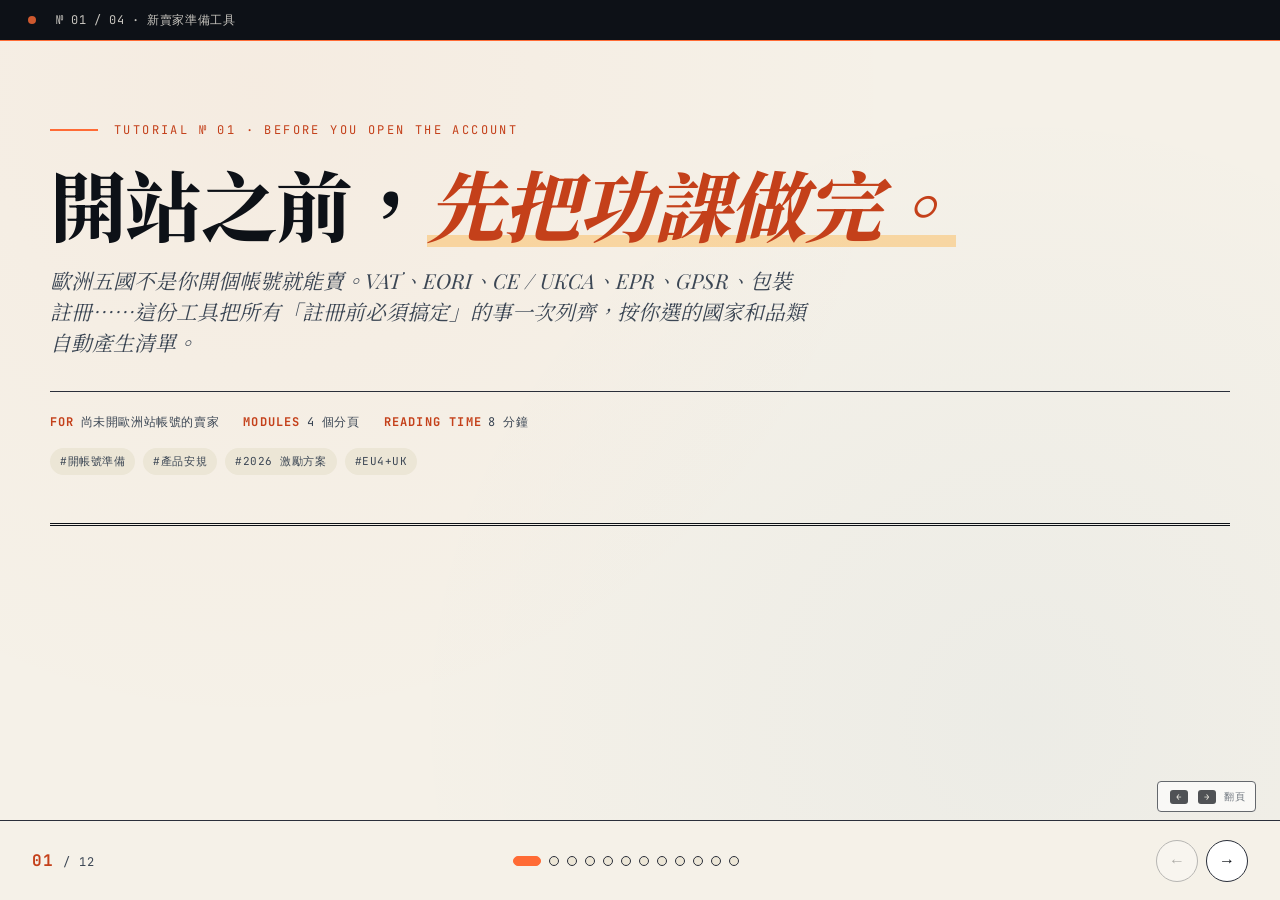
==== 01-new-seller-prep.html @ baf6dcbf "init: tutorial 01 - new seller prep" ====
﻿<!DOCTYPE html>
<html lang="zh-Hant">
<head>
<meta charset="UTF-8" />
<meta name="viewport" content="width=device-width, initial-scale=1.0" />
<title>№ 01 · 新賣家準備工具 · Amazon EU Seller Toolkit Vol. 01</title>
<link rel="preconnect" href="https://fonts.googleapis.com">
<link rel="preconnect" href="https://fonts.gstatic.com" crossorigin>
<link href="https://fonts.googleapis.com/css2?family=Playfair+Display:ital,wght@0,600;0,800;1,800&family=JetBrains+Mono:wght@400;700&family=Noto+Sans+TC:wght@400;600;700&family=Noto+Serif+TC:wght@700;900&display=swap" rel="stylesheet">
<link rel="stylesheet" href="_shared.css">
<script defer src="_paged.js"></script>
</head>
<body class="paged">

<div class="progress-line"><div class="fill"></div></div>

<div class="ribbon">
  <div class="left">
    <span class="dot"></span>
    <span>№ 01 / 04 · 新賣家準備工具</span>
  </div>
  
</div>

<div class="page">

  <header class="masthead">
    <div class="kicker">Tutorial № 01 · Before you open the account</div>
    <h1>開站之前，<em>先把功課做完。</em></h1>
    <p class="dek">歐洲五國不是你開個帳號就能賣。VAT、EORI、CE / UKCA、EPR、GPSR、包裝註冊⋯⋯這份工具把所有「註冊前必須搞定」的事一次列齊，按你選的國家和品類自動產生清單。</p>

    <div class="byline">
      <span><span class="label">For</span> 尚未開歐洲站帳號的賣家</span>
      <span><span class="label">Modules</span> 4 個分頁</span>
      <span><span class="label">Reading time</span> 8 分鐘</span>
    </div>

    <div class="tags">
      <span class="tag">#開帳號準備</span>
      <span class="tag">#產品安規</span>
      <span class="tag">#2026 激勵方案</span>
      <span class="tag">#EU4+UK</span>
    </div>
  </header>

  <nav class="agenda">
    <h2>這份教材會帶你做什麼</h2>
    <div class="items">
      <a class="item" href="#why">
        <div class="num">01</div>
        <div class="body">
          <div class="title">為什麼需要這個工具</div>
          <div class="meta">~1 min</div>
        </div>
      </a>
      <a class="item" href="#start">
        <div class="num">02</div>
        <div class="body">
          <div class="title">第一步：選國家、選品類</div>
          <div class="meta">~1 min</div>
        </div>
      </a>
      <a class="item" href="#prereg">
        <div class="num">03</div>
        <div class="body">
          <div class="title">分頁 A · 開帳號準備清單</div>
          <div class="meta">~2 min</div>
        </div>
      </a>
      <a class="item" href="#wizard">
        <div class="num">04</div>
        <div class="body">
          <div class="title">分頁 B · 開站全流程</div>
          <div class="meta">~1 min</div>
        </div>
      </a>
      <a class="item" href="#compliance">
        <div class="num">05</div>
        <div class="body">
          <div class="title">分頁 C · 產品安規查詢</div>
          <div class="meta">~1 min</div>
        </div>
      </a>
      <a class="item" href="#incentives">
        <div class="num">06</div>
        <div class="body">
          <div class="title">分頁 D · 2026 新賣家大禮包</div>
          <div class="meta">~1 min</div>
        </div>
      </a>
      <a class="item" href="#pitfalls">
        <div class="num">07</div>
        <div class="body">
          <div class="title">三個最常見的坑</div>
          <div class="meta">~1 min</div>
        </div>
      </a>
      <a class="item" href="#checklist">
        <div class="num">08</div>
        <div class="body">
          <div class="title">收工前確認</div>
          <div class="meta">~1 min</div>
        </div>
      </a>
    </div>
  </nav>


  <!-- ============ Section 01 · Why ============ -->
  <section id="why">
    <div class="section-label">why this tool</div>
    <h2 class="big">歐洲站的門檻，<em>不在開帳號</em>，在開帳號之前。</h2>
    <p class="lead">美國站你帶著一張公司登記和一張 credit card 就能開。歐洲不行 — 稅務、包裝回收、產品安全、GPSR、EPR 每一條都能讓你的 Listing 被下架，甚至帳號被停。</p>

    <div class="feature-trio">
      <div class="cell">
        <div class="marker">01</div>
        <h4>把多國合規一次列齊</h4>
        <p>DE / FR / IT / ES / UK 五國各自要什麼？VAT、EORI、EPR、WEEE、包裝註冊的要求各國不同，工具會依你勾選的國家只顯示需要的項目。</p>
        <span class="flag">按國家過濾</span>
      </div>
      <div class="cell">
        <div class="marker">02</div>
        <h4>依品類自動帶出安規</h4>
        <p>賣 3C 要 CE / UKCA；賣食品接觸要 LFGB；賣玩具要 EN71；賣電池要 UN38.3。工具內建 20+ 品類的認證對應表，選了品類自動產生。</p>
        <span class="flag">品類驅動</span>
      </div>
      <div class="cell">
        <div class="marker">03</div>
        <h4>把 2026 激勵方案量化</h4>
        <p>EU4 返利 €42,000 + FBA 抵扣 €160 + 廣告 credit €750 + Vine + 優惠券，外加 UK 獨立再一份。沒看清楚就等於送錢給 Amazon。</p>
        <span class="flag">EU4 / UK split</span>
      </div>
    </div>

    <blockquote class="pull">
      「開歐洲站最浪費的不是錢，是時間。少一張證明、漏一個包裝註冊，整批貨卡在海關兩週，FBA 排隊重來。」
      <cite>— Eddie Chu · Amazon EU Sr. BDM</cite>
    </blockquote>
  </section>


  <!-- ============ Section 02 · Onboarding screen ============ -->
  <section id="start">
    <div class="section-label">step 01 · landing</div>
    <h2 class="big">一打開工具，<em>只有兩件事要做</em>。</h2>
    <p class="lead">選你要開的國家、選你要賣的品類。越精準，後面的清單越短、越準。</p>

    <div class="annotated">
      <div>
        <div class="shot">
          <div class="chrome">
            <div class="dots"><span></span><span></span><span></span></div>
            <div class="addr">歐洲新賣家準備工具</div>
          </div>
          <div class="mock">
            <svg viewBox="0 0 900 560" xmlns="http://www.w3.org/2000/svg" style="width:100%;display:block;background:linear-gradient(135deg,#131a22,#232f3e);">
              <!-- Card -->
              <rect x="90" y="60" width="720" height="450" rx="16" fill="#ffffff"/>
              <!-- Emoji + title -->
              <text x="450" y="115" font-size="36" text-anchor="middle">🇪🇺</text>
              <text x="450" y="155" font-family="Noto Sans TC, sans-serif" font-size="22" font-weight="700" fill="#131a22" text-anchor="middle">Amazon 歐洲新賣家準備工具</text>
              <text x="450" y="180" font-family="Noto Sans TC, sans-serif" font-size="12" fill="#6b7685" text-anchor="middle">一站式引導你完成歐洲五國開站的所有準備工作</text>

              <!-- Step 1: Country selector -->
              <text x="120" y="225" font-family="Noto Sans TC, sans-serif" font-size="12" fill="#374151" font-weight="600">🌍 請先選擇你要開設的站點國家：</text>
              <g font-family="Noto Sans TC, sans-serif" font-size="12">
                <rect x="120" y="240" width="105" height="38" rx="8" fill="#fff3e0" stroke="#ff9900" stroke-width="1.5"/>
                <text x="140" y="264" font-size="16">🇩🇪</text>
                <text x="162" y="263" fill="#131a22" font-weight="600">Germany</text>

                <rect x="235" y="240" width="105" height="38" rx="8" fill="#fff3e0" stroke="#ff9900" stroke-width="1.5"/>
                <text x="255" y="264" font-size="16">🇫🇷</text>
                <text x="277" y="263" fill="#131a22" font-weight="600">France</text>

                <rect x="350" y="240" width="105" height="38" rx="8" fill="#f9fafb" stroke="#e5e7eb"/>
                <text x="370" y="264" font-size="16">🇮🇹</text>
                <text x="392" y="263" fill="#6b7685">Italy</text>

                <rect x="465" y="240" width="105" height="38" rx="8" fill="#f9fafb" stroke="#e5e7eb"/>
                <text x="485" y="264" font-size="16">🇪🇸</text>
                <text x="507" y="263" fill="#6b7685">Spain</text>

                <rect x="580" y="240" width="105" height="38" rx="8" fill="#fff3e0" stroke="#ff9900" stroke-width="1.5"/>
                <text x="600" y="264" font-size="16">🇬🇧</text>
                <text x="622" y="263" fill="#131a22" font-weight="600">UK</text>
              </g>

              <!-- Step 2: Category selector -->
              <text x="120" y="315" font-family="Noto Sans TC, sans-serif" font-size="12" fill="#374151" font-weight="600">📦 選擇你要販售的商品品類（可多選）：</text>
              <g font-family="Noto Sans TC, sans-serif" font-size="11">
                <rect x="120" y="330" width="110" height="52" rx="10" fill="#fff3e0" stroke="#ff9900" stroke-width="2"/>
                <text x="175" y="352" fill="#131a22" font-weight="600" text-anchor="middle">3C 電子</text>
                <text x="175" y="368" fill="#9ca3af" font-size="9" text-anchor="middle">Electronics</text>

                <rect x="240" y="330" width="110" height="52" rx="10" fill="#f9fafb" stroke="#e5e7eb"/>
                <text x="295" y="352" fill="#374151" text-anchor="middle">家居</text>
                <text x="295" y="368" fill="#9ca3af" font-size="9" text-anchor="middle">Home</text>

                <rect x="360" y="330" width="110" height="52" rx="10" fill="#fff3e0" stroke="#ff9900" stroke-width="2"/>
                <text x="415" y="352" fill="#131a22" font-weight="600" text-anchor="middle">美妝保養</text>
                <text x="415" y="368" fill="#9ca3af" font-size="9" text-anchor="middle">Beauty</text>

                <rect x="480" y="330" width="110" height="52" rx="10" fill="#f9fafb" stroke="#e5e7eb"/>
                <text x="535" y="352" fill="#374151" text-anchor="middle">玩具</text>
                <text x="535" y="368" fill="#9ca3af" font-size="9" text-anchor="middle">Toys</text>

                <rect x="600" y="330" width="110" height="52" rx="10" fill="#f9fafb" stroke="#e5e7eb"/>
                <text x="655" y="352" fill="#374151" text-anchor="middle">服飾</text>
                <text x="655" y="368" fill="#9ca3af" font-size="9" text-anchor="middle">Apparel</text>
              </g>

              <!-- Start button -->
              <rect x="360" y="420" width="180" height="48" rx="10" fill="#ff9900"/>
              <text x="450" y="450" font-family="Noto Sans TC, sans-serif" font-size="15" font-weight="700" fill="#fff" text-anchor="middle">開始使用 →</text>

              <!-- Annotation pins -->
              <circle cx="100" cy="255" r="12" fill="#ff6b35"/>
              <text x="100" y="260" font-size="11" font-weight="700" fill="#fff" text-anchor="middle">1</text>

              <circle cx="100" cy="356" r="12" fill="#ff6b35"/>
              <text x="100" y="361" font-size="11" font-weight="700" fill="#fff" text-anchor="middle">2</text>

              <circle cx="340" cy="444" r="12" fill="#ff6b35"/>
              <text x="340" y="449" font-size="11" font-weight="700" fill="#fff" text-anchor="middle">3</text>
            </svg>
          </div>
        </div>
        <div class="shot-caption"><span class="fig">FIG 1.1</span>工具首頁 · 選國家與品類</div>
      </div>

      <div class="notes">
        <div class="note">
          <div class="pin">1</div>
          <h5>勾選目標國家</h5>
          <p>五國按鈕，可複選。工具只會顯示你勾選國家對應的合規要求，避免資訊過載。</p>
        </div>
        <div class="note">
          <div class="pin">2</div>
          <h5>選商品品類（可多選）</h5>
          <p>品類決定你會看到什麼安規認證。不確定？先勾最接近的 1～2 個，之後隨時改。</p>
        </div>
        <div class="note">
          <div class="pin">3</div>
          <h5>按「開始使用」進主畫面</h5>
          <p>沒勾國家按鈕會 disable。勾了至少一國後按下去，進到四分頁的主介面。</p>
        </div>
      </div>
    </div>

    <div class="tip">
      <strong>實戰提醒：</strong>一個 Seller Central 帳號就能同時開通多個國家站點，不用每個國家各開一個帳號。不過 <b>VAT、EORI、EPR、包裝註冊這些合規事項，還是要依你實際銷售（或存放庫存）的國家分別申請</b>。使用 PAN-EU 入倉的話，至少四個會員國的 VAT 都要備齊。
    </div>
  </section>


  <!-- ============ Section 03 · PreReg (A) ============ -->
  <section id="prereg">
    <div class="section-label">module a · pre-registration checklist</div>
    <h2 class="big">分頁 A · <em>開帳號準備清單</em></h2>
    <p class="lead">這一頁是整個工具的主菜。依你勾選的國家和品類，自動產生 5 大類的前置任務：稅務、產品安全、環保、註冊通關、品類認證。</p>

    <div class="annotated">
      <div>
        <div class="shot">
          <div class="chrome">
            <div class="dots"><span></span><span></span><span></span></div>
            <div class="addr">📝 開帳號準備清單</div>
          </div>
          <div class="mock">
            <svg viewBox="0 0 900 640" xmlns="http://www.w3.org/2000/svg" style="width:100%;display:block;background:#f5f1e8;">
              <!-- Top bar -->
              <rect x="0" y="0" width="900" height="40" fill="#131a22"/>
              <text x="20" y="26" font-family="Noto Sans TC,sans-serif" font-size="14" fill="#fff">🇪🇺 Amazon 歐洲新賣家準備工具</text>
              <!-- Tabs -->
              <rect x="0" y="40" width="900" height="44" fill="#fff" stroke="#e5e7eb"/>
              <g font-family="Noto Sans TC,sans-serif" font-size="12">
                <rect x="0" y="40" width="225" height="44" fill="#fff"/>
                <rect x="0" y="80" width="225" height="4" fill="#ff9900"/>
                <text x="112" y="65" fill="#131a22" font-weight="700" text-anchor="middle">📝 開帳號準備清單</text>
                <text x="112" y="78" fill="#9ca3af" font-size="10" text-anchor="middle">註冊前置作業與合規要求</text>

                <text x="337" y="65" fill="#9ca3af" text-anchor="middle">📋 開站全流程</text>
                <text x="562" y="65" fill="#9ca3af" text-anchor="middle">🔍 產品安規查詢</text>
                <text x="787" y="65" fill="#9ca3af" text-anchor="middle">🎁 2026 新賣家大禮包</text>
              </g>

              <!-- FBA Countries box -->
              <rect x="30" y="100" width="840" height="62" rx="10" fill="#fff" stroke="#e5e7eb"/>
              <text x="46" y="122" font-family="Noto Sans TC,sans-serif" font-size="13" font-weight="700" fill="#131a22">📦 FBA 入倉國家</text>
              <text x="46" y="138" font-family="Noto Sans TC,sans-serif" font-size="10" fill="#6b7280">選擇你計畫使用 FBA 入倉的國家（可能需要額外的 VAT 註冊）</text>
              <g font-family="Noto Sans TC,sans-serif" font-size="10">
                <rect x="680" y="114" width="44" height="30" rx="6" fill="#eff6ff" stroke="#146eb4"/>
                <text x="702" y="134" text-anchor="middle">🇩🇪 DE</text>
                <rect x="728" y="114" width="44" height="30" rx="6" fill="#fff3e0" stroke="#ff9900"/>
                <text x="750" y="134" text-anchor="middle">🇫🇷 FR</text>
                <rect x="776" y="114" width="44" height="30" rx="6" fill="#f9fafb" stroke="#e5e7eb"/>
                <text x="798" y="134" text-anchor="middle">🇮🇹 IT</text>
                <rect x="824" y="114" width="44" height="30" rx="6" fill="#fff3e0" stroke="#ff9900"/>
                <text x="846" y="134" text-anchor="middle">🇪🇸 ES</text>
              </g>

              <!-- Summary cards -->
              <g font-family="Noto Sans TC,sans-serif">
                <rect x="30" y="178" width="200" height="58" rx="10" fill="#fff" stroke="#e5e7eb"/>
                <text x="130" y="204" font-size="22" font-weight="700" fill="#131a22" text-anchor="middle">24</text>
                <text x="130" y="224" font-size="10" fill="#6b7280" text-anchor="middle">待辦項目</text>

                <rect x="240" y="178" width="200" height="58" rx="10" fill="#fff" stroke="#e5e7eb"/>
                <text x="340" y="204" font-size="22" font-weight="700" fill="#16a34a" text-anchor="middle">7</text>
                <text x="340" y="224" font-size="10" fill="#6b7280" text-anchor="middle">已完成</text>

                <rect x="450" y="178" width="200" height="58" rx="10" fill="#fff" stroke="#e5e7eb"/>
                <text x="550" y="204" font-size="22" font-weight="700" fill="#ff9900" text-anchor="middle">29%</text>
                <text x="550" y="224" font-size="10" fill="#6b7280" text-anchor="middle">完成率</text>

                <rect x="660" y="178" width="210" height="58" rx="10" fill="#fff" stroke="#e5e7eb"/>
                <text x="765" y="204" font-size="20" font-weight="700" fill="#2563eb" text-anchor="middle">€3,850+</text>
                <text x="765" y="224" font-size="10" fill="#6b7280" text-anchor="middle">預估最低費用</text>
              </g>

              <!-- Progress bar -->
              <rect x="30" y="252" width="840" height="8" rx="4" fill="#e5e7eb"/>
              <rect x="30" y="252" width="243" height="8" rx="4" fill="url(#pg)"/>
              <defs><linearGradient id="pg"><stop offset="0" stop-color="#ff9900"/><stop offset="1" stop-color="#fbbf24"/></linearGradient></defs>

              <!-- Category group -->
              <text x="30" y="292" font-family="Noto Sans TC,sans-serif" font-size="14" font-weight="700" fill="#131a22">💰 稅務</text>
              <text x="86" y="292" font-family="Noto Sans TC,sans-serif" font-size="11" fill="#9ca3af">(2/6)</text>

              <!-- Item 1 - checked -->
              <rect x="30" y="305" width="840" height="72" rx="10" fill="#f0fdf4" stroke="#86efac" stroke-width="2"/>
              <rect x="44" y="322" width="20" height="20" rx="4" fill="#22c55e"/>
              <text x="54" y="337" font-size="12" fill="#fff" text-anchor="middle" font-weight="700">✓</text>
              <g font-family="Noto Sans TC,sans-serif">
                <text x="78" y="327" font-size="13" font-weight="700" fill="#15803d" text-decoration="line-through">德國 VAT 註冊</text>
                <rect x="200" y="316" width="40" height="18" rx="9" fill="#fecaca"/>
                <text x="220" y="329" font-size="10" font-weight="600" fill="#dc2626" text-anchor="middle">必要</text>
                <rect x="246" y="316" width="40" height="18" rx="9" fill="#fef3c7"/>
                <text x="266" y="329" font-size="10" fill="#ca8a04" text-anchor="middle">中等</text>
                <text x="78" y="347" font-size="11" fill="#6b7280">透過 Amazon VAT Services 或第三方代辦申請，德國稅務 ID 必備</text>
                <rect x="78" y="354" width="80" height="18" rx="4" fill="#dbeafe"/>
                <text x="118" y="367" font-size="10" fill="#1d4ed8" text-anchor="middle">⏱ 4-8 週</text>
                <rect x="164" y="354" width="90" height="18" rx="4" fill="#dcfce7"/>
                <text x="209" y="367" font-size="10" fill="#15803d" text-anchor="middle">💰 €500-1,500</text>
                <rect x="260" y="354" width="32" height="18" rx="4" fill="#f3f4f6"/>
                <text x="276" y="367" font-size="11" text-anchor="middle">🇩🇪</text>
              </g>

              <!-- Item 2 - unchecked -->
              <rect x="30" y="389" width="840" height="72" rx="10" fill="#fff" stroke="#e5e7eb"/>
              <rect x="44" y="406" width="20" height="20" rx="4" fill="#fff" stroke="#d1d5db" stroke-width="2"/>
              <g font-family="Noto Sans TC,sans-serif">
                <text x="78" y="411" font-size="13" font-weight="700" fill="#131a22">EORI 號碼（歐盟進口識別）</text>
                <rect x="262" y="400" width="40" height="18" rx="9" fill="#fecaca"/>
                <text x="282" y="413" font-size="10" font-weight="600" fill="#dc2626" text-anchor="middle">必要</text>
                <rect x="308" y="400" width="40" height="18" rx="9" fill="#dcfce7"/>
                <text x="328" y="413" font-size="10" fill="#16a34a" text-anchor="middle">簡單</text>
                <text x="78" y="431" font-size="11" fill="#6b7280">歐盟經濟營運者登記識別號，入倉 FBA 和海關清關必備</text>
                <rect x="78" y="438" width="80" height="18" rx="4" fill="#dbeafe"/>
                <text x="118" y="451" font-size="10" fill="#1d4ed8" text-anchor="middle">⏱ 1-3 週</text>
                <rect x="164" y="438" width="80" height="18" rx="4" fill="#dcfce7"/>
                <text x="204" y="451" font-size="10" fill="#15803d" text-anchor="middle">💰 免費-€50</text>
                <rect x="250" y="438" width="72" height="18" rx="4" fill="#f3f4f6"/>
                <text x="286" y="451" font-size="11" text-anchor="middle">🇩🇪 🇫🇷 🇪🇸</text>
              </g>

              <!-- Item 3 - partial -->
              <rect x="30" y="473" width="840" height="72" rx="10" fill="#fff" stroke="#e5e7eb"/>
              <rect x="44" y="490" width="20" height="20" rx="4" fill="#fff" stroke="#d1d5db" stroke-width="2"/>
              <g font-family="Noto Sans TC,sans-serif">
                <text x="78" y="495" font-size="13" font-weight="700" fill="#131a22">EPR 包裝回收責任註冊（LUCID / 各國系統）</text>
                <rect x="382" y="484" width="40" height="18" rx="9" fill="#fecaca"/>
                <text x="402" y="497" font-size="10" font-weight="600" fill="#dc2626" text-anchor="middle">必要</text>
                <rect x="428" y="484" width="40" height="18" rx="9" fill="#ffedd5"/>
                <text x="448" y="497" font-size="10" fill="#ea580c" text-anchor="middle">較難</text>
                <text x="78" y="515" font-size="11" fill="#6b7280">每個銷售國需個別註冊，延遲申請 Listing 會被下架</text>
                <rect x="78" y="522" width="86" height="18" rx="4" fill="#dbeafe"/>
                <text x="121" y="535" font-size="10" fill="#1d4ed8" text-anchor="middle">⏱ 2-6 週/國</text>
                <rect x="170" y="522" width="96" height="18" rx="4" fill="#dcfce7"/>
                <text x="218" y="535" font-size="10" fill="#15803d" text-anchor="middle">💰 €200-800/國</text>
                <rect x="272" y="522" width="88" height="18" rx="4" fill="#f3f4f6"/>
                <text x="316" y="535" font-size="11" text-anchor="middle">🇩🇪 🇫🇷 🇮🇹 🇪🇸</text>
              </g>

              <!-- Pins -->
              <circle cx="15" cy="207" r="11" fill="#ff6b35"/><text x="15" y="211" font-size="10" fill="#fff" font-weight="700" text-anchor="middle">A</text>
              <circle cx="15" cy="256" r="11" fill="#ff6b35"/><text x="15" y="260" font-size="10" fill="#fff" font-weight="700" text-anchor="middle">B</text>
              <circle cx="15" cy="292" r="11" fill="#ff6b35"/><text x="15" y="296" font-size="10" fill="#fff" font-weight="700" text-anchor="middle">C</text>
              <circle cx="15" cy="341" r="11" fill="#ff6b35"/><text x="15" y="345" font-size="10" fill="#fff" font-weight="700" text-anchor="middle">D</text>
            </svg>
          </div>
        </div>
        <div class="shot-caption"><span class="fig">FIG 1.2</span>開帳號準備清單 · 含四區標註</div>
      </div>

      <div class="notes">
        <div class="note">
          <div class="pin">A</div>
          <h5>四大指標卡</h5>
          <p>待辦、已完成、完成率、預估最低費用。讓你一眼知道還差多遠、要準備多少錢。</p>
        </div>
        <div class="note">
          <div class="pin">B</div>
          <h5>進度條</h5>
          <p>橘黃漸層進度條，和指標卡連動。勾愈多愈綠。存在瀏覽器 localStorage。</p>
        </div>
        <div class="note">
          <div class="pin">C</div>
          <h5>分類標題 · 顯示進度</h5>
          <p>5 大類：稅務 / 安全 / 環保 / 通關 / 品類認證。括號內顯示該類完成比。</p>
        </div>
        <div class="note">
          <div class="pin">D</div>
          <h5>任務卡片</h5>
          <p>勾選框、必要性、難度、說明、預估時程、預估費用、適用國旗。點右側 ▼ 展開看「所需文件」與「實用提示」。</p>
        </div>
      </div>
    </div>

    <div class="code">
      <div class="filename">// 5 大任務類別</div>
      <pre>💰 稅務           VAT、EORI、IOSS、企業稅
✅ 產品安全       CE / UKCA、GPSR、產品責任險
♻️ 環保法規       EPR (LUCID/Triman/RAEE)、WEEE、電池、包裝
📋 註冊與通關     公司文件、收款帳戶、信用卡、海關文件
🔍 品類認證       EN71 (玩具) / LFGB (食品接觸) / UN38.3 (電池)...</pre>
    </div>

    <div class="warn">
      <strong>最常漏的一項：EPR 包裝註冊。</strong>很多賣家以為只有包裝做回收才要註冊，其實<b>有塑膠袋、紙箱、標籤就要註冊</b>。法國 Triman、德國 LUCID、義大利 ARCOLA、西班牙 EcoEmbes 各自獨立。不註冊 Amazon 會直接把你 Listing 下架。
    </div>
  </section>


  <!-- ============ Section 04 · Wizard (B) ============ -->
  <section id="wizard">
    <div class="section-label">module b · step-by-step wizard</div>
    <h2 class="big">分頁 B · <em>開站全流程</em></h2>
    <p class="lead">如果「準備清單」是菜單，那「開站全流程」就是把上菜順序排好給你看。一步步從「決定公司主體」到「第一筆訂單出貨」。</p>

    <div class="walk">
      <div class="step">
        <div class="n">PHASE 01 · 前置決策</div>
        <h4>公司主體、銀行帳戶、商標</h4>
        <p>用台灣公司 or 香港公司申請？用 <code>Payoneer</code> 還是 <code>WorldFirst</code>？商標要在申請前就動手，因為 EUIPO 審查要 4～6 個月。</p>
      </div>
      <div class="step">
        <div class="n">PHASE 02 · 註冊帳號</div>
        <h4>Seller Central 註冊 + KYC 驗證</h4>
        <p>聯繫你的<b>帳戶經理（AM）協助申請專屬註冊連結</b>，享有新賣家對接資源。註冊過程走一套身份、地址、信用卡、電話視訊驗證。準備好英文版的公司登記和水電帳單，視訊時鏡頭對著身分證。</p>
      </div>
      <div class="step">
        <div class="n">PHASE 03 · VAT + EORI</div>
        <h4>稅號申請同步啟動</h4>
        <p>EU4 各會員國 VAT 分別跟當地稅局申請，UK VAT 跟 HMRC 申請，兩套分開但流程類似。EORI 線上申請，通常 1～3 週拿到。</p>
      </div>
      <div class="step">
        <div class="n">PHASE 04 · 產品 + 安規</div>
        <h4>準備 CE / UKCA / EPR 文件</h4>
        <p>產品測試報告、DoC、授權代理人、EPR 註冊號。建議第一批只發「文件最齊」的 1～3 個 SKU。</p>
      </div>
      <div class="step">
        <div class="n">PHASE 05 · 上架 + 發 FBA</div>
        <h4>Listing 上線、首批入倉</h4>
        <p>Flat File 批量上架、建立 Shipment、印 FBA 標籤。首批少量（200～500 件）測試流程。</p>
      </div>
      <div class="step">
        <div class="n">PHASE 06 · 啟動銷售</div>
        <h4>廣告 + 促銷 + 收第一筆款</h4>
        <p>這一步就跨到下一份教材（№ 02 營運工具箱）的範圍了。這裡只告訴你「開站準備」到這裡結束。</p>
      </div>
    </div>

    <div class="tip">
      Wizard 每一步都附官方連結（<code>Amazon Seller Central</code> / <code>GOV.UK</code> / <code>EUIPO</code>），點進去可以直接跳到申請頁面。每一步也有預估時間，讓你排開站 timeline 更準確。
    </div>
  </section>

  <!-- ============ Section 05 · Compliance (C) ============ -->
  <section id="compliance">
    <div class="section-label">module c · compliance checker</div>
    <h2 class="big">分頁 C · <em>產品安規查詢</em></h2>
    <p class="lead">選一個品類，工具告訴你三件事：Amazon 佣金率、要哪些認證、怎麼拿。這是「準備清單」裡「品類認證」那一類的細節版。</p>

    <div class="annotated">
      <div>
        <div class="shot">
          <div class="chrome">
            <div class="dots"><span></span><span></span><span></span></div>
            <div class="addr">🔍 產品安規查詢</div>
          </div>
          <div class="mock">
            <svg viewBox="0 0 900 560" xmlns="http://www.w3.org/2000/svg" style="width:100%;display:block;background:#f5f1e8;">
              <!-- Top bar + tabs -->
              <rect x="0" y="0" width="900" height="40" fill="#131a22"/>
              <text x="20" y="26" font-family="Noto Sans TC,sans-serif" font-size="14" fill="#fff">🇪🇺 Amazon 歐洲新賣家準備工具</text>
              <rect x="0" y="40" width="900" height="44" fill="#fff" stroke="#e5e7eb"/>
              <g font-family="Noto Sans TC,sans-serif" font-size="12">
                <text x="112" y="65" fill="#9ca3af" text-anchor="middle">📝 開帳號準備清單</text>
                <text x="337" y="65" fill="#9ca3af" text-anchor="middle">📋 開站全流程</text>
                <rect x="450" y="80" width="225" height="4" fill="#ff9900"/>
                <text x="562" y="65" fill="#131a22" font-weight="700" text-anchor="middle">🔍 產品安規查詢</text>
                <text x="787" y="65" fill="#9ca3af" text-anchor="middle">🎁 2026 新賣家大禮包</text>
              </g>

              <!-- Category tiles -->
              <rect x="30" y="100" width="840" height="120" rx="10" fill="#fff" stroke="#e5e7eb"/>
              <text x="46" y="124" font-family="Noto Sans TC,sans-serif" font-size="14" font-weight="700" fill="#131a22">🔍 選擇你的商品品類</text>
              <g font-family="Noto Sans TC,sans-serif" font-size="11">
                <rect x="46" y="140" width="148" height="60" rx="10" fill="#fff3e0" stroke="#ff9900" stroke-width="2"/>
                <text x="120" y="168" fill="#131a22" font-weight="700" text-anchor="middle">3C 電子產品</text>
                <text x="120" y="184" fill="#9ca3af" font-size="10" text-anchor="middle">Electronics</text>

                <rect x="202" y="140" width="148" height="60" rx="10" fill="#f9fafb" stroke="#e5e7eb"/>
                <text x="276" y="168" fill="#374151" text-anchor="middle">玩具</text>
                <text x="276" y="184" fill="#9ca3af" font-size="10" text-anchor="middle">Toys</text>

                <rect x="358" y="140" width="148" height="60" rx="10" fill="#f9fafb" stroke="#e5e7eb"/>
                <text x="432" y="168" fill="#374151" text-anchor="middle">美妝保養</text>
                <text x="432" y="184" fill="#9ca3af" font-size="10" text-anchor="middle">Beauty</text>

                <rect x="514" y="140" width="148" height="60" rx="10" fill="#f9fafb" stroke="#e5e7eb"/>
                <text x="588" y="168" fill="#374151" text-anchor="middle">廚房用品</text>
                <text x="588" y="184" fill="#9ca3af" font-size="10" text-anchor="middle">Kitchen</text>

                <rect x="670" y="140" width="148" height="60" rx="10" fill="#f9fafb" stroke="#e5e7eb"/>
                <text x="744" y="168" fill="#374151" text-anchor="middle">服飾</text>
                <text x="744" y="184" fill="#9ca3af" font-size="10" text-anchor="middle">Apparel</text>
              </g>

              <!-- Referral fee -->
              <rect x="30" y="240" width="840" height="110" rx="10" fill="#fff" stroke="#e5e7eb"/>
              <text x="46" y="264" font-family="Noto Sans TC,sans-serif" font-size="14" font-weight="700" fill="#131a22">💰 Amazon 佣金費率（Referral Fee）</text>
              <rect x="46" y="278" width="394" height="60" rx="8" fill="#eff6ff"/>
              <text x="60" y="300" font-family="Noto Sans TC,sans-serif" font-size="11" fill="#146eb4" font-weight="600">🇪🇺 歐盟站點（DE/FR/IT/ES）</text>
              <text x="60" y="324" font-family="Noto Sans TC,sans-serif" font-size="18" font-weight="700" fill="#1e3a8a">7.14% (low price 商品)</text>
              <rect x="456" y="278" width="394" height="60" rx="8" fill="#eef2ff"/>
              <text x="470" y="300" font-family="Noto Sans TC,sans-serif" font-size="11" fill="#4338ca" font-weight="600">🇬🇧 英國站點（UK）</text>
              <text x="470" y="324" font-family="Noto Sans TC,sans-serif" font-size="18" font-weight="700" fill="#312e81">8%（以 Seller Central 為準）</text>

              <!-- Cert list -->
              <rect x="30" y="370" width="840" height="170" rx="10" fill="#fff" stroke="#e5e7eb"/>
              <text x="46" y="394" font-family="Noto Sans TC,sans-serif" font-size="14" font-weight="700" fill="#131a22">✅ 安規認證要求</text>

              <rect x="46" y="408" width="808" height="56" rx="8" fill="#fff" stroke="#e5e7eb"/>
              <g font-family="Noto Sans TC,sans-serif">
                <text x="60" y="430" font-size="13" font-weight="700" fill="#131a22">CE Marking</text>
                <rect x="140" y="420" width="34" height="16" rx="8" fill="#fecaca"/>
                <text x="157" y="431" font-size="9" fill="#dc2626" text-anchor="middle" font-weight="600">必要</text>
                <text x="60" y="446" font-size="10" fill="#6b7280">歐盟市場准入標誌，涵蓋 EMC、LVD、RoHS 等指令</text>
                <rect x="60" y="453" width="78" height="14" rx="3" fill="#dbeafe"/>
                <text x="99" y="464" font-size="9" fill="#1d4ed8" text-anchor="middle">⏱ 4-12 週</text>
                <rect x="144" y="453" width="90" height="14" rx="3" fill="#dcfce7"/>
                <text x="189" y="464" font-size="9" fill="#15803d" text-anchor="middle">💰 €500-3,000</text>
                <text x="240" y="464" font-size="9" fill="#ca8a04">★★★☆☆</text>
                <text x="810" y="430" font-size="12" text-anchor="end">🇩🇪 🇫🇷 🇮🇹 🇪🇸</text>
              </g>

              <rect x="46" y="472" width="808" height="56" rx="8" fill="#fff" stroke="#e5e7eb"/>
              <g font-family="Noto Sans TC,sans-serif">
                <text x="60" y="494" font-size="13" font-weight="700" fill="#131a22">UKCA Marking</text>
                <rect x="156" y="484" width="34" height="16" rx="8" fill="#fecaca"/>
                <text x="173" y="495" font-size="9" fill="#dc2626" text-anchor="middle" font-weight="600">必要</text>
                <text x="60" y="510" font-size="10" fill="#6b7280">英國脫歐後的獨立認證，2026 起部分品類仍接受 CE 但建議同步取得</text>
                <rect x="60" y="517" width="78" height="14" rx="3" fill="#dbeafe"/>
                <text x="99" y="528" font-size="9" fill="#1d4ed8" text-anchor="middle">⏱ 4-8 週</text>
                <rect x="144" y="517" width="90" height="14" rx="3" fill="#dcfce7"/>
                <text x="189" y="528" font-size="9" fill="#15803d" text-anchor="middle">💰 €400-2,500</text>
                <text x="240" y="528" font-size="9" fill="#ca8a04">★★★☆☆</text>
                <text x="810" y="494" font-size="12" text-anchor="end">🇬🇧</text>
              </g>

              <!-- Pins -->
              <circle cx="15" cy="150" r="11" fill="#ff6b35"/><text x="15" y="154" font-size="10" fill="#fff" font-weight="700" text-anchor="middle">A</text>
              <circle cx="15" cy="290" r="11" fill="#ff6b35"/><text x="15" y="294" font-size="10" fill="#fff" font-weight="700" text-anchor="middle">B</text>
              <circle cx="15" cy="440" r="11" fill="#ff6b35"/><text x="15" y="444" font-size="10" fill="#fff" font-weight="700" text-anchor="middle">C</text>
            </svg>
          </div>
        </div>
        <div class="shot-caption"><span class="fig">FIG 1.3</span>產品安規查詢 · 以 3C 電子為例</div>
      </div>

      <div class="notes">
        <div class="note">
          <div class="pin">A</div>
          <h5>品類選擇器</h5>
          <p>內建 20+ 品類。點一下載入對應內容，再點一次取消。每個品類會帶出不同的佣金率和認證清單。</p>
        </div>
        <div class="note">
          <div class="pin">B</div>
          <h5>兩站佣金率對照</h5>
          <p>EU4 和 UK 佣金率會有差異，賣家要分開評估。稅務也是兩套獨立系統 — 歐盟 VAT 走各會員國稅局，UK VAT 由 HMRC 徵收。</p>
        </div>
        <div class="note">
          <div class="pin">C</div>
          <h5>認證清單 · 含時間費用難度</h5>
          <p>每張認證卡顯示：是否必要、適用國、時程、費用、難度星等。賣什麼就看什麼。</p>
        </div>
      </div>
    </div>
  </section>


  <!-- ============ Section 06 · Incentives (D) ============ -->
  <section id="incentives">
    <div class="section-label">module d · 2026 new seller incentives</div>
    <h2 class="big">分頁 D · <em>2026 新賣家大禮包</em></h2>
    <p class="lead">很多賣家不知道：2026 起 EU4 和 UK 是<b>分開計算的兩份禮包</b>。該領的沒領，等於把錢留給 Amazon。</p>

    <div class="table-wrap">
      <table class="mag">
        <thead>
          <tr>
            <th>類別</th>
            <th>項目</th>
            <th>價值（EU4 / UK 各一份）</th>
            <th>關鍵期限</th>
          </tr>
        </thead>
        <tbody>
          <tr>
            <td><span class="bold">🏷️ 品牌</span></td>
            <td><span class="bold">品牌銷售返利</span><br><span style="font-size:0.85rem;color:var(--ink-3)">首 €40,000 的 10% + 之後的 5%</span></td>
            <td><span class="bold">€42,000 / £42,000</span></td>
            <td>上架後 6 個月內註冊 Brand Registry</td>
          </tr>
          <tr>
            <td><span class="bold">🏷️ 品牌</span></td>
            <td>Amazon Vine 評論額度</td>
            <td>€160 / £160</td>
            <td>品牌註冊完成即可用</td>
          </tr>
          <tr>
            <td><span class="bold">📦 FBA</span></td>
            <td><span class="bold">FBA 入倉運費抵扣</span><br><span style="font-size:0.85rem;color:var(--ink-3)">Partnered Carrier 或 AGL</span></td>
            <td>最高 €160 / £160</td>
            <td>註冊後 90 天內啟用 FBA</td>
          </tr>
          <tr>
            <td><span class="bold">📦 FBA</span></td>
            <td>FBA New Selection · 免倉儲費</td>
            <td>首年免費</td>
            <td>首次入倉後 365 天</td>
          </tr>
          <tr>
            <td><span class="bold">📢 廣告</span></td>
            <td><span class="bold">Sponsored Products credit</span></td>
            <td>€750 / £750</td>
            <td>註冊後 90 天內啟動廣告</td>
          </tr>
          <tr>
            <td><span class="bold">🛠️ 工具</span></td>
            <td>Coupons 優惠券額度</td>
            <td>€40 / £40</td>
            <td>註冊後 12 個月內</td>
          </tr>
        </tbody>
      </table>
    </div>

    <blockquote class="pull">
      「符合資格的賣家，可以<em>分別在 EU4 和 UK</em>各領一次完整的新賣家大禮包。EU4 一份、UK 一份，總額翻倍。」
      <cite>— Amazon New Seller Incentives · 2026 EU4/UK Split Update</cite>
    </blockquote>

    <div class="feature-trio">
      <div class="cell">
        <div class="marker">D1</div>
        <h4>關鍵時間節點</h4>
        <p>第 1 天、90 天、6 個月、12 個月四個里程碑。錯過就直接失效。工具把這條時間軸畫出來提醒你。</p>
      </div>
      <div class="cell">
        <div class="marker">D2</div>
        <h4>90 天加速策略</h4>
        <p>Amazon 的數據：90 天內完成 onboarding 的賣家，首年銷售高出一般賣家 6 倍。工具給你第 1~2 週、3~4 週、2~3 月三階段清單。</p>
      </div>
      <div class="cell">
        <div class="marker">D3</div>
        <h4>每項如何取得 / 實用建議</h4>
        <p>點開每一個 incentive 卡片，看到「如何取得」（編號步驟）和「實用建議」（編輯本身的 Pro tips）。不是 marketing 文案，是真的可執行步驟。</p>
      </div>
    </div>
  </section>

  <!-- ============ Section 07 · Pitfalls ============ -->
  <section id="pitfalls">
    <div class="section-label">debug · 常見的坑</div>
    <h2 class="big">三個<em>最常翻車</em>的點</h2>

    <div class="feature-trio">
      <div class="cell">
        <div class="marker">✗1</div>
        <h4>「我等開完帳號再弄 EPR」</h4>
        <p>不行。沒 EPR 註冊號，你的 Listing 在 DE / FR 一定會被下架。LUCID（德國）和 Triman（法國）至少提前 1 個月申請。</p>
        <span class="flag" style="background:#fde5db;color:#d13212">EPR 必先行</span>
      </div>
      <div class="cell">
        <div class="marker">✗2</div>
        <h4>「VAT 等我真的銷售了再申請」</h4>
        <p>不行。入 FBA 就得先有當國 VAT。德國 VAT 至少要 4～8 週，卡死你的首批發貨。建議開帳號同時就啟動申請。</p>
        <span class="flag" style="background:#fde5db;color:#d13212">VAT 先行</span>
      </div>
      <div class="cell">
        <div class="marker">✗3</div>
        <h4>「EU4 和 UK 是同一套帳號」</h4>
        <p>帳號是同一個，但 VAT、EORI、EPR、包裝註冊、商標全部分開。新賣家大禮包也是兩份 — 別把 UK 的那份忘了申請。</p>
        <span class="flag" style="background:#fde5db;color:#d13212">兩套獨立</span>
      </div>
    </div>

    <div class="tip">
      <strong>還是卡住？</strong>帳號還沒開的階段，最快的辦法是把卡住的情況記下來、準備好相關文件掃描檔，等帳號開通、進到 Seller Central 以後就能正式開 Case 請 Seller Support 協助。
    </div>
  </section>

  <!-- ============ Section 09 · Checklist ============ -->
  <section id="checklist">
    <div class="section-label">before you move on</div>
    <h2 class="big">收工前確認這幾件事</h2>

    <div class="checklist">
      <div class="check">
        <div class="mark">CHECK 01</div>
        <h5>已選好目標國家</h5>
        <p>先聚焦 1～2 個主攻國家，不要一開始就打五國。DE + UK 是最常見的組合。</p>
      </div>
      <div class="check">
        <div class="mark">CHECK 02</div>
        <h5>準備清單完成度 ≥ 80%</h5>
        <p>稅務、環保、安全三大類至少跑完 8 成，再進到下一階段的帳號註冊。</p>
      </div>
      <div class="check">
        <div class="mark">CHECK 03</div>
        <h5>安規文件已發測試</h5>
        <p>CE / UKCA 至少把 DoC、測試報告、授權代理人三份文件準備齊。</p>
      </div>
    </div>
  </section>

  <!-- ============ Outro ============ -->
  <div class="outro">
    <div class="glyph">🇪🇺</div>
    <h2>第 1 份結束。</h2>
    <p>開站前的功課做到這裡就夠了。接下來帳號註冊完，換工具 № 02 <b>營運工具箱</b> 繼續跟上 — 品牌、Listing、FBA、PPC、促銷，一個都不少。</p>
    <div class="refs">
      <div>next · <a href="02-seller-toolkit.html">№ 02 · 營運工具箱</a></div>
      <div>overview · <a href="index.html">Amazon EU Seller Toolkit Vol. 01</a></div>
    </div>
  </div>

  <div class="nav-foot">
    <a href="index.html">
      <div class="label"><span class="arr">←</span> back to</div>
      <div class="title">總覽</div>
    </a>
    <a class="next" href="02-seller-toolkit.html">
      <div class="label">tutorial № 02 <span class="arr">→</span></div>
      <div class="title">🛠️ 營運工具箱</div>
    </a>
  </div>

</div>

<div class="pager">
  <div class="counter"><span class="current">01</span> / <span class="total">00</span></div>
  <div class="dots"></div>
  <div class="nav">
    <button class="btn prev" aria-label="Previous">←</button>
    <button class="btn next" aria-label="Next">→</button>
  </div>
</div>

<div class="kbd-hint">
  <kbd>←</kbd> <kbd>→</kbd> 翻頁
</div>

</body>
</html>
---- _shared.css ----
/* ============================================
   Amazon EU Tools · Magazine-style tutorial CSS
   ============================================ */

:root {
  --ink: #0d1117;
  --ink-2: #1f2937;
  --ink-3: #3b4654;
  --paper: #f5f1e8;
  --paper-2: #ece6d6;
  --paper-3: #faf7ee;
  --rule: #2a2f3a;
  --accent: #ff6b35;
  --accent-2: #ff9900;
  --accent-ink: #c4401a;
  --amz-dark: #131a22;
  --amz-blue: #146eb4;
  --mono: "JetBrains Mono", "SF Mono", "Consolas", monospace;
  --serif: "Playfair Display", "Noto Serif TC", "Source Han Serif TC", Georgia, "Times New Roman", serif;
  --sans: -apple-system, BlinkMacSystemFont, "Inter", "Segoe UI", "PingFang TC",
    "Microsoft JhengHei", "Noto Sans TC", sans-serif;
}

* { box-sizing: border-box; margin: 0; padding: 0; }

html { scroll-behavior: smooth; }

body {
  font-family: var(--sans);
  background: var(--paper);
  background-image:
    radial-gradient(circle at 20% 10%, rgba(255,107,53,0.04) 0%, transparent 50%),
    radial-gradient(circle at 80% 80%, rgba(20,110,180,0.04) 0%, transparent 50%);
  color: var(--ink);
  line-height: 1.7;
  font-size: 15px;
  overflow-x: hidden;
}

/* ============ Top ribbon ============ */
.ribbon {
  background: var(--ink);
  color: var(--paper);
  padding: 10px 28px;
  display: flex;
  align-items: center;
  justify-content: space-between;
  font-family: var(--mono);
  font-size: 12px;
  letter-spacing: 0.05em;
  position: sticky;
  top: 0;
  z-index: 100;
  border-bottom: 1px solid var(--accent);
}
.ribbon .left { display: flex; gap: 20px; align-items: center; opacity: 0.8; }
.ribbon .left .dot {
  width: 8px; height: 8px; border-radius: 50%;
  background: var(--accent); display: inline-block;
  animation: pulse 2s ease-in-out infinite;
}
@keyframes pulse {
  0%, 100% { opacity: 1; }
  50% { opacity: 0.4; }
}
.ribbon a.back {
  color: var(--paper); text-decoration: none;
  padding: 4px 10px; border: 1px solid rgba(245,241,232,0.3);
  border-radius: 4px; transition: all 0.2s;
}
.ribbon a.back:hover { background: var(--accent); border-color: var(--accent); color: #fff; }

/* ============ Container & layout ============ */
.page { max-width: 1180px; margin: 0 auto; padding: 0 32px 120px; }

/* ============ Hero / masthead ============ */
.masthead {
  padding: 72px 0 48px;
  border-bottom: 3px double var(--ink);
  margin-bottom: 48px;
  position: relative;
}
.masthead .kicker {
  font-family: var(--mono);
  font-size: 12px;
  letter-spacing: 0.2em;
  text-transform: uppercase;
  color: var(--accent-ink);
  margin-bottom: 24px;
  display: flex;
  align-items: center;
  gap: 16px;
}
.masthead .kicker::before {
  content: '';
  width: 48px; height: 2px;
  background: var(--accent);
  display: inline-block;
}
.masthead h1 {
  font-family: var(--serif);
  font-size: clamp(2.8rem, 6vw, 5rem);
  font-weight: 800;
  line-height: 1.05;
  letter-spacing: -0.02em;
  margin-bottom: 20px;
  color: var(--ink);
}
.masthead h1 em {
  font-style: italic;
  color: var(--accent-ink);
  position: relative;
}
.masthead h1 em::after {
  content: '';
  position: absolute;
  left: 0; right: 0; bottom: 8px;
  height: 12px;
  background: rgba(255,153,0,0.3);
  z-index: -1;
}
.masthead .dek {
  font-family: var(--serif);
  font-size: 1.3rem;
  font-style: italic;
  color: var(--ink-3);
  max-width: 760px;
  line-height: 1.5;
  margin-bottom: 32px;
}
.masthead .byline {
  display: flex;
  gap: 24px;
  flex-wrap: wrap;
  font-family: var(--mono);
  font-size: 12px;
  color: var(--ink-3);
  letter-spacing: 0.05em;
  padding-top: 20px;
  border-top: 1px solid var(--rule);
}
.masthead .byline span { display: flex; align-items: center; gap: 6px; }
.masthead .byline .label {
  color: var(--accent-ink); font-weight: 700;
  text-transform: uppercase; letter-spacing: 0.1em;
}
.masthead .url-badge {
  display: inline-flex; align-items: center; gap: 8px;
  background: var(--ink); color: var(--paper);
  padding: 10px 18px; border-radius: 4px;
  font-family: var(--mono); font-size: 13px;
  text-decoration: none;
  transition: all 0.2s;
  margin-bottom: 24px;
}
.masthead .url-badge:hover { background: var(--accent); }
.masthead .url-badge::before { content: '→'; color: var(--accent); }
.masthead .url-badge:hover::before { color: #fff; }
.masthead .tags {
  display: flex; gap: 8px; flex-wrap: wrap; margin-top: 16px;
}
.masthead .tag {
  font-family: var(--mono); font-size: 11px;
  color: var(--ink-3); background: var(--paper-2);
  padding: 4px 10px; border-radius: 999px;
  letter-spacing: 0.05em;
}

/* ============ Agenda / TOC ============ */
.agenda {
  background: var(--ink);
  color: var(--paper);
  padding: 48px 40px;
  border-radius: 2px;
  margin: 48px 0 64px;
  position: relative;
}
.agenda::before {
  content: 'agenda.md';
  position: absolute;
  top: -12px; left: 32px;
  background: var(--paper);
  color: var(--ink);
  padding: 3px 12px;
  font-family: var(--mono);
  font-size: 11px;
  border: 1px solid var(--ink);
}
.agenda h2 {
  font-family: var(--serif);
  font-size: 1.8rem;
  margin-bottom: 32px;
  font-weight: 700;
}
.agenda .items {
  display: grid;
  grid-template-columns: repeat(auto-fit, minmax(280px, 1fr));
  gap: 14px;
}
.agenda .item {
  display: flex; gap: 14px;
  padding: 16px;
  border-left: 2px solid rgba(255,107,53,0.4);
  padding-left: 16px;
  transition: all 0.2s;
  text-decoration: none;
  color: var(--paper);
}
.agenda .item:hover { border-left-color: var(--accent); background: rgba(255,107,53,0.08); }
.agenda .item .num {
  font-family: var(--mono);
  font-size: 11px; color: var(--accent-2);
  letter-spacing: 0.1em;
  font-weight: 700; flex-shrink: 0;
  padding-top: 2px;
}
.agenda .item .body { flex: 1; }
.agenda .item .title {
  font-weight: 600; font-size: 1rem;
  margin-bottom: 4px;
}
.agenda .item .meta {
  font-family: var(--mono);
  font-size: 11px;
  color: rgba(245,241,232,0.5);
  letter-spacing: 0.05em;
}

/* ============ Section ============ */
section {
  margin: 72px 0;
  position: relative;
}
section .section-label {
  font-family: var(--mono);
  font-size: 11px;
  letter-spacing: 0.2em;
  text-transform: uppercase;
  color: var(--accent-ink);
  margin-bottom: 12px;
  display: flex;
  align-items: center;
  gap: 12px;
}
section .section-label::before {
  content: '// ';
  color: var(--ink-3);
}
section h2.big {
  font-family: var(--serif);
  font-size: clamp(2rem, 4vw, 3.2rem);
  line-height: 1.15;
  letter-spacing: -0.02em;
  font-weight: 800;
  margin-bottom: 32px;
  max-width: 860px;
}
section h2.big em {
  color: var(--accent-ink);
  font-style: italic;
}
section .lead {
  font-family: var(--serif);
  font-size: 1.2rem;
  line-height: 1.6;
  color: var(--ink-2);
  max-width: 760px;
  margin-bottom: 32px;
  font-style: italic;
}

/* ============ Feature grid (3-col magazine style) ============ */
.feature-trio {
  display: grid;
  grid-template-columns: repeat(auto-fit, minmax(260px, 1fr));
  gap: 0;
  border-top: 1px solid var(--rule);
  border-bottom: 1px solid var(--rule);
}
.feature-trio .cell {
  padding: 32px 28px;
  border-right: 1px solid var(--rule);
  position: relative;
}
.feature-trio .cell:last-child { border-right: 0; }
.feature-trio .cell .marker {
  font-family: var(--mono);
  font-size: 48px;
  font-weight: 800;
  color: var(--accent);
  line-height: 1;
  margin-bottom: 16px;
  opacity: 0.4;
}
.feature-trio .cell h4 {
  font-family: var(--serif);
  font-size: 1.4rem;
  font-weight: 700;
  margin-bottom: 10px;
  line-height: 1.25;
}
.feature-trio .cell p {
  color: var(--ink-3);
  font-size: 0.95rem;
  line-height: 1.65;
}
.feature-trio .cell .flag {
  display: inline-block;
  font-family: var(--mono);
  font-size: 10px;
  letter-spacing: 0.1em;
  text-transform: uppercase;
  color: var(--accent-ink);
  background: rgba(255,107,53,0.1);
  padding: 3px 8px;
  border-radius: 2px;
  margin-top: 12px;
}

/* ============ Step / walkthrough ============ */
.walk {
  display: grid;
  grid-template-columns: 1fr 1fr;
  gap: 48px 64px;
  margin-top: 32px;
}
.walk .step {
  padding-top: 24px;
  border-top: 2px solid var(--ink);
  position: relative;
}
.walk .step .n {
  font-family: var(--mono);
  font-size: 13px;
  color: var(--accent-ink);
  letter-spacing: 0.1em;
  font-weight: 700;
  margin-bottom: 10px;
  display: flex; align-items: center; gap: 10px;
}
.walk .step .n::after {
  content: ''; flex: 1; height: 1px;
  background: var(--rule); opacity: 0.3;
}
.walk .step h4 {
  font-family: var(--serif);
  font-size: 1.4rem;
  font-weight: 700;
  margin-bottom: 12px;
  line-height: 1.3;
}
.walk .step p {
  color: var(--ink-3);
  font-size: 0.98rem;
  line-height: 1.7;
}
.walk .step code {
  font-family: var(--mono);
  font-size: 0.85em;
  background: var(--ink);
  color: var(--accent-2);
  padding: 2px 6px;
  border-radius: 2px;
}
@media (max-width: 720px) {
  .walk { grid-template-columns: 1fr; gap: 32px; }
}

/* ============ Screenshot mockup ============ */
.shot {
  background: #fff;
  border: 1px solid var(--rule);
  border-radius: 8px;
  overflow: hidden;
  box-shadow:
    0 1px 2px rgba(0,0,0,0.04),
    0 12px 40px rgba(13,17,23,0.12),
    0 40px 80px rgba(13,17,23,0.08);
  margin: 32px 0;
  position: relative;
}
.shot .chrome {
  background: #e4e4e4;
  padding: 10px 14px;
  display: flex; align-items: center; gap: 10px;
  border-bottom: 1px solid #c8c8c8;
}
.shot .chrome .dots { display: flex; gap: 6px; }
.shot .chrome .dots span {
  width: 11px; height: 11px; border-radius: 50%;
}
.shot .chrome .dots span:nth-child(1) { background: #ff5f57; }
.shot .chrome .dots span:nth-child(2) { background: #febc2e; }
.shot .chrome .dots span:nth-child(3) { background: #28c840; }
.shot .chrome .addr {
  flex: 1;
  background: #fff;
  padding: 4px 12px;
  border-radius: 4px;
  font-family: var(--mono);
  font-size: 12px;
  color: #555;
  display: flex; align-items: center; gap: 8px;
}
.shot .chrome .addr::before {
  content: '🔒'; font-size: 10px;
}
.shot .chrome .ext {
  font-family: var(--mono); font-size: 11px;
  color: var(--accent-ink); text-decoration: none;
  padding: 4px 10px; border: 1px solid #c8c8c8;
  border-radius: 4px; background: #fff;
}
.shot .chrome .ext:hover { background: var(--accent); color: #fff; border-color: var(--accent); }
.shot iframe {
  width: 100%; height: 720px; border: 0; display: block; background: #fff;
}
.shot .mock {
  padding: 0;
}
.shot-caption {
  font-family: var(--mono);
  font-size: 11px;
  color: var(--ink-3);
  letter-spacing: 0.05em;
  margin-top: 12px;
  padding-left: 16px;
  border-left: 2px solid var(--accent);
}
.shot-caption .fig { color: var(--accent-ink); font-weight: 700; margin-right: 8px; }

/* Annotated screenshot layout */
.annotated {
  display: grid;
  grid-template-columns: 1fr 280px;
  gap: 24px;
  align-items: start;
  margin: 32px 0;
}
@media (max-width: 900px) {
  .annotated { grid-template-columns: 1fr; }
}
.annotated .notes {
  padding: 8px 0;
}
.annotated .notes .note {
  margin-bottom: 18px;
  padding-left: 28px;
  position: relative;
}
.annotated .notes .note .pin {
  position: absolute;
  left: 0; top: 0;
  width: 22px; height: 22px;
  background: var(--accent);
  color: #fff;
  border-radius: 50%;
  display: flex; align-items: center; justify-content: center;
  font-family: var(--mono); font-size: 11px; font-weight: 700;
}
.annotated .notes .note h5 {
  font-family: var(--serif); font-size: 1rem;
  font-weight: 700; margin-bottom: 4px;
  color: var(--ink);
}
.annotated .notes .note p {
  font-size: 0.88rem; color: var(--ink-3); line-height: 1.55;
}

/* ============ Blockquotes / callouts ============ */
.pull {
  font-family: var(--serif);
  font-size: 1.6rem;
  font-style: italic;
  line-height: 1.4;
  color: var(--ink);
  border-left: 4px solid var(--accent);
  padding: 8px 0 8px 24px;
  margin: 40px 0;
  max-width: 720px;
}
.pull cite {
  display: block;
  margin-top: 12px;
  font-family: var(--mono);
  font-size: 11px;
  font-style: normal;
  letter-spacing: 0.1em;
  color: var(--ink-3);
}

.tip, .warn {
  padding: 20px 24px;
  margin: 28px 0;
  position: relative;
  font-size: 0.95rem;
  border-radius: 2px;
}
.tip {
  background: #fff8d6;
  border-left: 4px solid var(--accent-2);
}
.warn {
  background: #fde5db;
  border-left: 4px solid #d13212;
}
.tip::before, .warn::before {
  font-family: var(--mono); font-size: 10px;
  letter-spacing: 0.15em;
  position: absolute; top: 8px; right: 14px;
  text-transform: uppercase; font-weight: 700;
  opacity: 0.5;
}
.tip::before { content: 'TIP'; color: var(--accent-ink); }
.warn::before { content: 'HEADS UP'; color: #d13212; }

/* ============ Code block / terminal ============ */
.code {
  background: var(--ink);
  color: #e6edf3;
  border-radius: 6px;
  padding: 0;
  margin: 24px 0;
  overflow: hidden;
  font-family: var(--mono);
  font-size: 13px;
  line-height: 1.65;
}
.code .filename {
  background: #0a0e14;
  color: var(--accent-2);
  padding: 8px 16px;
  font-size: 11px;
  letter-spacing: 0.1em;
  border-bottom: 1px solid #2a2f3a;
}
.code pre { padding: 16px 20px; overflow-x: auto; }

/* ============ Table ============ */
.table-wrap {
  border-top: 2px solid var(--ink);
  border-bottom: 2px solid var(--ink);
  margin: 32px 0;
  overflow-x: auto;
}
table.mag {
  width: 100%;
  border-collapse: collapse;
  font-size: 0.95rem;
}
table.mag thead th {
  font-family: var(--mono);
  font-size: 11px;
  letter-spacing: 0.15em;
  text-transform: uppercase;
  text-align: left;
  padding: 14px 16px;
  border-bottom: 1px solid var(--ink);
  color: var(--accent-ink);
  background: var(--paper-3);
}
table.mag td {
  padding: 16px;
  border-bottom: 1px solid var(--paper-2);
  vertical-align: top;
}
table.mag tbody tr:last-child td { border-bottom: 0; }
table.mag tbody tr:hover { background: var(--paper-3); }
table.mag .bold { font-weight: 700; color: var(--ink); }

/* ============ Checklist ============ */
.checklist {
  display: grid;
  grid-template-columns: repeat(auto-fit, minmax(280px, 1fr));
  gap: 2px;
  background: var(--rule);
  border: 1px solid var(--rule);
}
.checklist .check {
  background: #fff;
  padding: 24px;
}
.checklist .check .mark {
  font-family: var(--mono); font-size: 11px;
  letter-spacing: 0.15em;
  color: var(--accent-ink); font-weight: 700;
  margin-bottom: 10px;
}
.checklist .check h5 {
  font-family: var(--serif);
  font-size: 1.15rem;
  margin-bottom: 8px;
  font-weight: 700;
}
.checklist .check p {
  font-size: 0.88rem; color: var(--ink-3); line-height: 1.6;
}

/* ============ Outro / closer ============ */
.outro {
  text-align: center;
  padding: 96px 40px;
  border-top: 3px double var(--ink);
  margin-top: 96px;
}
.outro .glyph {
  font-size: 3.5rem;
  margin-bottom: 24px;
  display: inline-block;
  animation: float 3s ease-in-out infinite;
}
@keyframes float {
  0%, 100% { transform: translateY(0); }
  50% { transform: translateY(-8px); }
}
.outro h2 {
  font-family: var(--serif);
  font-size: 2.4rem;
  font-weight: 800;
  margin-bottom: 16px;
}
.outro p {
  color: var(--ink-3);
  max-width: 640px;
  margin: 0 auto 24px;
}
.outro .refs {
  margin-top: 48px;
  font-family: var(--mono);
  font-size: 12px;
  color: var(--ink-3);
  display: grid; gap: 6px;
}
.outro .refs a {
  color: var(--accent-ink); text-decoration: none;
  border-bottom: 1px dotted var(--accent-ink);
}

/* ============ Nav footer ============ */
.nav-foot {
  display: grid;
  grid-template-columns: 1fr 1fr;
  gap: 2px;
  background: var(--rule);
  margin-top: 64px;
  border: 1px solid var(--rule);
}
.nav-foot a {
  background: #fff;
  padding: 24px 28px;
  text-decoration: none;
  color: var(--ink);
  transition: all 0.2s;
}
.nav-foot a:hover { background: var(--ink); color: var(--paper); }
.nav-foot a:hover .label { color: var(--accent-2); }
.nav-foot a:hover .arr { color: var(--accent); }
.nav-foot a.next { text-align: right; }
.nav-foot .label {
  font-family: var(--mono); font-size: 11px;
  color: var(--accent-ink); letter-spacing: 0.1em;
  text-transform: uppercase; margin-bottom: 6px;
}
.nav-foot .title {
  font-family: var(--serif);
  font-size: 1.2rem; font-weight: 700;
}
.nav-foot .arr {
  font-family: var(--mono); color: var(--ink-3);
  margin: 0 8px;
}

@media (max-width: 640px) {
  .page { padding: 0 20px 80px; }
  .masthead { padding: 48px 0 32px; }
  .agenda { padding: 32px 24px; }
  section { margin: 48px 0; }
  .shot iframe { height: 540px; }
  .nav-foot { grid-template-columns: 1fr; }
  .nav-foot a.next { text-align: left; }
}


/* ============================================
   Slide / paged mode
   ============================================ */
body.paged { overflow: hidden; height: 100vh; }
body.paged .ribbon { position: fixed; top: 0; left: 0; right: 0; }
body.paged .page {
  padding-top: 80px;
  padding-bottom: 120px;
  height: 100vh;
  max-width: none;
  margin: 0;
  overflow: hidden;
  position: relative;
}

body.paged .slide {
  position: absolute;
  top: 80px; left: 0; right: 0; bottom: 100px;
  overflow-y: auto;
  padding: 0 max(32px, calc((100% - 1180px) / 2)) 40px;
  opacity: 0;
  transform: translateX(40px);
  pointer-events: none;
  transition: opacity 0.45s ease, transform 0.45s cubic-bezier(0.22, 1, 0.36, 1);
}
body.paged .slide.active {
  opacity: 1;
  transform: translateX(0);
  pointer-events: auto;
}
body.paged .slide.prev {
  transform: translateX(-40px);
}

/* slides reset layout inside */
body.paged .slide > section,
body.paged .slide > .masthead,
body.paged .slide > .agenda,
body.paged .slide > .outro,
body.paged .slide > .nav-foot {
  margin: 0 auto;
  max-width: 1180px;
}
body.paged .slide > section { margin: 32px auto; }
body.paged .masthead { padding-top: 40px; }
body.paged section { margin: 32px auto; }

/* Controls */
.pager {
  position: fixed; bottom: 0; left: 0; right: 0;
  height: 80px;
  background: var(--paper);
  border-top: 1px solid var(--rule);
  display: flex; align-items: center; justify-content: space-between;
  padding: 0 32px;
  z-index: 90;
  font-family: var(--mono);
}
.pager .counter {
  font-size: 12px; color: var(--ink-3); letter-spacing: 0.1em;
}
.pager .counter .current { color: var(--accent-ink); font-weight: 700; font-size: 16px; }
.pager .dots {
  display: flex; gap: 8px; align-items: center;
  flex: 1; justify-content: center;
  overflow-x: auto; padding: 0 20px;
}
.pager .dot {
  width: 10px; height: 10px; border-radius: 50%;
  background: var(--paper-2); border: 1px solid var(--rule);
  cursor: pointer; transition: all 0.2s; flex-shrink: 0;
}
.pager .dot:hover { transform: scale(1.3); background: var(--accent-2); }
.pager .dot.active {
  background: var(--accent); border-color: var(--accent);
  width: 28px; border-radius: 6px;
}
.pager .nav {
  display: flex; gap: 8px;
}
.pager .btn {
  width: 42px; height: 42px; border-radius: 50%;
  border: 1px solid var(--rule); background: #fff;
  cursor: pointer; font-size: 16px;
  display: flex; align-items: center; justify-content: center;
  transition: all 0.2s; color: var(--ink);
}
.pager .btn:hover:not(:disabled) {
  background: var(--ink); color: var(--paper);
  border-color: var(--ink); transform: scale(1.05);
}
.pager .btn:disabled { opacity: 0.3; cursor: not-allowed; }

/* keyboard hint */
.kbd-hint {
  position: fixed; bottom: 88px; right: 24px;
  font-family: var(--mono); font-size: 10px;
  color: var(--ink-3); letter-spacing: 0.05em;
  background: rgba(255,255,255,0.9);
  padding: 6px 10px; border-radius: 4px;
  border: 1px solid var(--rule);
  opacity: 0.7; pointer-events: none;
  z-index: 89;
}
.kbd-hint kbd {
  background: var(--ink); color: var(--paper);
  padding: 1px 6px; border-radius: 3px;
  font-family: inherit; font-size: 9px;
  margin: 0 2px;
}

/* progress line on top */
.progress-line {
  position: fixed; top: 37px; left: 0; right: 0;
  height: 2px; background: rgba(0,0,0,0.06);
  z-index: 99;
}
.progress-line .fill {
  height: 100%; background: linear-gradient(90deg, var(--accent), var(--accent-2));
  width: 0; transition: width 0.45s ease;
}

@media (max-width: 720px) {
  body.paged .page { padding: 60px 0 90px; }
  body.paged .slide { top: 60px; bottom: 90px; padding: 0 20px 20px; }
  .pager { height: 70px; padding: 0 16px; }
  .pager .btn { width: 36px; height: 36px; }
  .kbd-hint { display: none; }
}
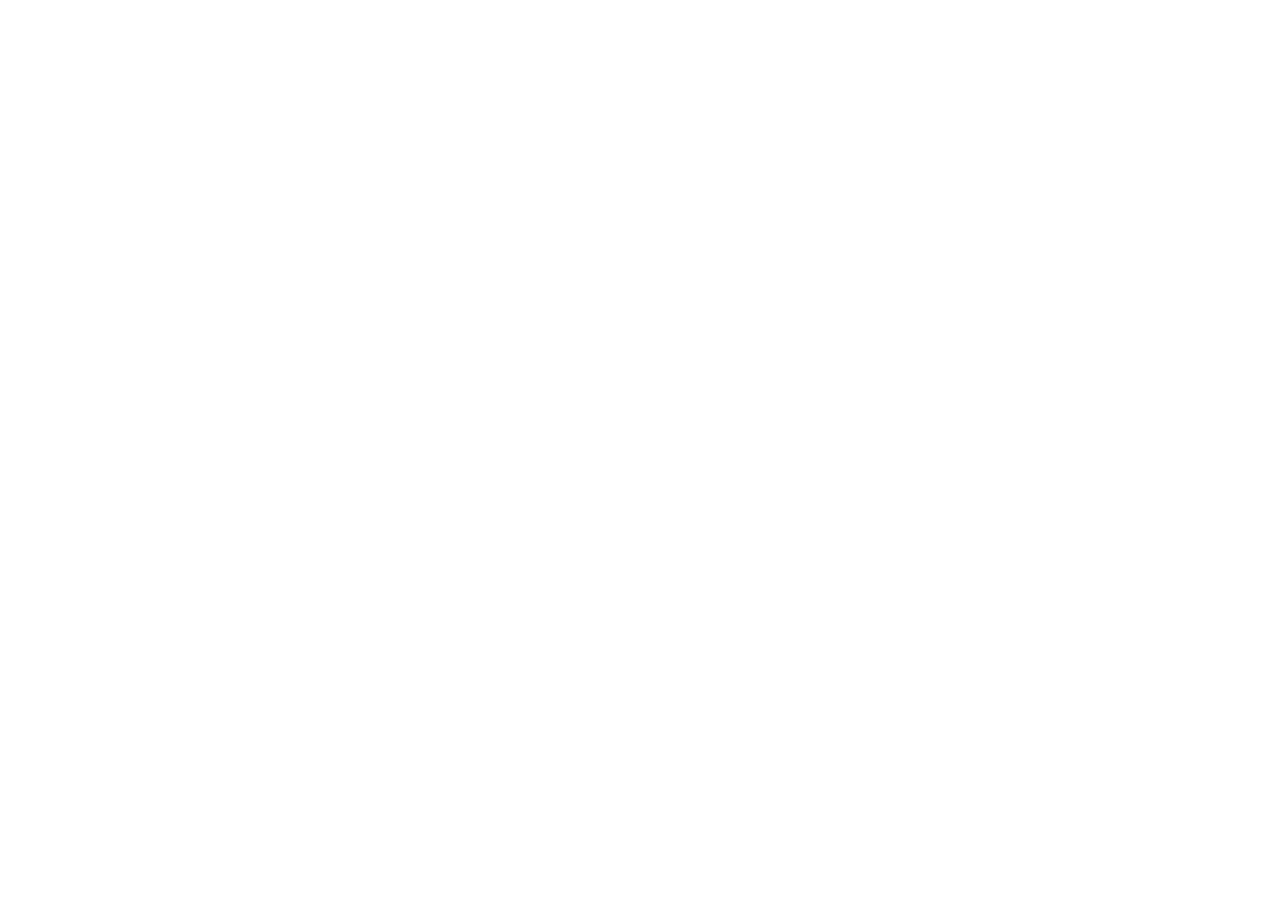
==== commit b4137c8c: "Moved: redirect to tw2eu-seller-tools.netlify.app (old April version retired 2026-10-29)" ====
--- a/01-new-seller-prep.html
+++ b/01-new-seller-prep.html
@@ -1,779 +1,10 @@
-﻿<!DOCTYPE html>
-<html lang="zh-Hant">
-<head>
-<meta charset="UTF-8" />
-<meta name="viewport" content="width=device-width, initial-scale=1.0" />
-<title>№ 01 · 新賣家準備工具 · Amazon EU Seller Toolkit Vol. 01</title>
-<link rel="preconnect" href="https://fonts.googleapis.com">
-<link rel="preconnect" href="https://fonts.gstatic.com" crossorigin>
-<link href="https://fonts.googleapis.com/css2?family=Playfair+Display:ital,wght@0,600;0,800;1,800&family=JetBrains+Mono:wght@400;700&family=Noto+Sans+TC:wght@400;600;700&family=Noto+Serif+TC:wght@700;900&display=swap" rel="stylesheet">
-<link rel="stylesheet" href="_shared.css">
-<script defer src="_paged.js"></script>
-</head>
-<body class="paged">
-
-<div class="progress-line"><div class="fill"></div></div>
-
-<div class="ribbon">
-  <div class="left">
-    <span class="dot"></span>
-    <span>№ 01 / 04 · 新賣家準備工具</span>
-  </div>
-  
-</div>
-
-<div class="page">
-
-  <header class="masthead">
-    <div class="kicker">Tutorial № 01 · Before you open the account</div>
-    <h1>開站之前，<em>先把功課做完。</em></h1>
-    <p class="dek">歐洲五國不是你開個帳號就能賣。VAT、EORI、CE / UKCA、EPR、GPSR、包裝註冊⋯⋯這份工具把所有「註冊前必須搞定」的事一次列齊，按你選的國家和品類自動產生清單。</p>
-
-    <div class="byline">
-      <span><span class="label">For</span> 尚未開歐洲站帳號的賣家</span>
-      <span><span class="label">Modules</span> 4 個分頁</span>
-      <span><span class="label">Reading time</span> 8 分鐘</span>
-    </div>
-
-    <div class="tags">
-      <span class="tag">#開帳號準備</span>
-      <span class="tag">#產品安規</span>
-      <span class="tag">#2026 激勵方案</span>
-      <span class="tag">#EU4+UK</span>
-    </div>
-  </header>
-
-  <nav class="agenda">
-    <h2>這份教材會帶你做什麼</h2>
-    <div class="items">
-      <a class="item" href="#why">
-        <div class="num">01</div>
-        <div class="body">
-          <div class="title">為什麼需要這個工具</div>
-          <div class="meta">~1 min</div>
-        </div>
-      </a>
-      <a class="item" href="#start">
-        <div class="num">02</div>
-        <div class="body">
-          <div class="title">第一步：選國家、選品類</div>
-          <div class="meta">~1 min</div>
-        </div>
-      </a>
-      <a class="item" href="#prereg">
-        <div class="num">03</div>
-        <div class="body">
-          <div class="title">分頁 A · 開帳號準備清單</div>
-          <div class="meta">~2 min</div>
-        </div>
-      </a>
-      <a class="item" href="#wizard">
-        <div class="num">04</div>
-        <div class="body">
-          <div class="title">分頁 B · 開站全流程</div>
-          <div class="meta">~1 min</div>
-        </div>
-      </a>
-      <a class="item" href="#compliance">
-        <div class="num">05</div>
-        <div class="body">
-          <div class="title">分頁 C · 產品安規查詢</div>
-          <div class="meta">~1 min</div>
-        </div>
-      </a>
-      <a class="item" href="#incentives">
-        <div class="num">06</div>
-        <div class="body">
-          <div class="title">分頁 D · 2026 新賣家大禮包</div>
-          <div class="meta">~1 min</div>
-        </div>
-      </a>
-      <a class="item" href="#pitfalls">
-        <div class="num">07</div>
-        <div class="body">
-          <div class="title">三個最常見的坑</div>
-          <div class="meta">~1 min</div>
-        </div>
-      </a>
-      <a class="item" href="#checklist">
-        <div class="num">08</div>
-        <div class="body">
-          <div class="title">收工前確認</div>
-          <div class="meta">~1 min</div>
-        </div>
-      </a>
-    </div>
-  </nav>
-
-
-  <!-- ============ Section 01 · Why ============ -->
-  <section id="why">
-    <div class="section-label">why this tool</div>
-    <h2 class="big">歐洲站的門檻，<em>不在開帳號</em>，在開帳號之前。</h2>
-    <p class="lead">美國站你帶著一張公司登記和一張 credit card 就能開。歐洲不行 — 稅務、包裝回收、產品安全、GPSR、EPR 每一條都能讓你的 Listing 被下架，甚至帳號被停。</p>
-
-    <div class="feature-trio">
-      <div class="cell">
-        <div class="marker">01</div>
-        <h4>把多國合規一次列齊</h4>
-        <p>DE / FR / IT / ES / UK 五國各自要什麼？VAT、EORI、EPR、WEEE、包裝註冊的要求各國不同，工具會依你勾選的國家只顯示需要的項目。</p>
-        <span class="flag">按國家過濾</span>
-      </div>
-      <div class="cell">
-        <div class="marker">02</div>
-        <h4>依品類自動帶出安規</h4>
-        <p>賣 3C 要 CE / UKCA；賣食品接觸要 LFGB；賣玩具要 EN71；賣電池要 UN38.3。工具內建 20+ 品類的認證對應表，選了品類自動產生。</p>
-        <span class="flag">品類驅動</span>
-      </div>
-      <div class="cell">
-        <div class="marker">03</div>
-        <h4>把 2026 激勵方案量化</h4>
-        <p>EU4 返利 €42,000 + FBA 抵扣 €160 + 廣告 credit €750 + Vine + 優惠券，外加 UK 獨立再一份。沒看清楚就等於送錢給 Amazon。</p>
-        <span class="flag">EU4 / UK split</span>
-      </div>
-    </div>
-
-    <blockquote class="pull">
-      「開歐洲站最浪費的不是錢，是時間。少一張證明、漏一個包裝註冊，整批貨卡在海關兩週，FBA 排隊重來。」
-      <cite>— Eddie Chu · Amazon EU Sr. BDM</cite>
-    </blockquote>
-  </section>
-
-
-  <!-- ============ Section 02 · Onboarding screen ============ -->
-  <section id="start">
-    <div class="section-label">step 01 · landing</div>
-    <h2 class="big">一打開工具，<em>只有兩件事要做</em>。</h2>
-    <p class="lead">選你要開的國家、選你要賣的品類。越精準，後面的清單越短、越準。</p>
-
-    <div class="annotated">
-      <div>
-        <div class="shot">
-          <div class="chrome">
-            <div class="dots"><span></span><span></span><span></span></div>
-            <div class="addr">歐洲新賣家準備工具</div>
-          </div>
-          <div class="mock">
-            <svg viewBox="0 0 900 560" xmlns="http://www.w3.org/2000/svg" style="width:100%;display:block;background:linear-gradient(135deg,#131a22,#232f3e);">
-              <!-- Card -->
-              <rect x="90" y="60" width="720" height="450" rx="16" fill="#ffffff"/>
-              <!-- Emoji + title -->
-              <text x="450" y="115" font-size="36" text-anchor="middle">🇪🇺</text>
-              <text x="450" y="155" font-family="Noto Sans TC, sans-serif" font-size="22" font-weight="700" fill="#131a22" text-anchor="middle">Amazon 歐洲新賣家準備工具</text>
-              <text x="450" y="180" font-family="Noto Sans TC, sans-serif" font-size="12" fill="#6b7685" text-anchor="middle">一站式引導你完成歐洲五國開站的所有準備工作</text>
-
-              <!-- Step 1: Country selector -->
-              <text x="120" y="225" font-family="Noto Sans TC, sans-serif" font-size="12" fill="#374151" font-weight="600">🌍 請先選擇你要開設的站點國家：</text>
-              <g font-family="Noto Sans TC, sans-serif" font-size="12">
-                <rect x="120" y="240" width="105" height="38" rx="8" fill="#fff3e0" stroke="#ff9900" stroke-width="1.5"/>
-                <text x="140" y="264" font-size="16">🇩🇪</text>
-                <text x="162" y="263" fill="#131a22" font-weight="600">Germany</text>
-
-                <rect x="235" y="240" width="105" height="38" rx="8" fill="#fff3e0" stroke="#ff9900" stroke-width="1.5"/>
-                <text x="255" y="264" font-size="16">🇫🇷</text>
-                <text x="277" y="263" fill="#131a22" font-weight="600">France</text>
-
-                <rect x="350" y="240" width="105" height="38" rx="8" fill="#f9fafb" stroke="#e5e7eb"/>
-                <text x="370" y="264" font-size="16">🇮🇹</text>
-                <text x="392" y="263" fill="#6b7685">Italy</text>
-
-                <rect x="465" y="240" width="105" height="38" rx="8" fill="#f9fafb" stroke="#e5e7eb"/>
-                <text x="485" y="264" font-size="16">🇪🇸</text>
-                <text x="507" y="263" fill="#6b7685">Spain</text>
-
-                <rect x="580" y="240" width="105" height="38" rx="8" fill="#fff3e0" stroke="#ff9900" stroke-width="1.5"/>
-                <text x="600" y="264" font-size="16">🇬🇧</text>
-                <text x="622" y="263" fill="#131a22" font-weight="600">UK</text>
-              </g>
-
-              <!-- Step 2: Category selector -->
-              <text x="120" y="315" font-family="Noto Sans TC, sans-serif" font-size="12" fill="#374151" font-weight="600">📦 選擇你要販售的商品品類（可多選）：</text>
-              <g font-family="Noto Sans TC, sans-serif" font-size="11">
-                <rect x="120" y="330" width="110" height="52" rx="10" fill="#fff3e0" stroke="#ff9900" stroke-width="2"/>
-                <text x="175" y="352" fill="#131a22" font-weight="600" text-anchor="middle">3C 電子</text>
-                <text x="175" y="368" fill="#9ca3af" font-size="9" text-anchor="middle">Electronics</text>
-
-                <rect x="240" y="330" width="110" height="52" rx="10" fill="#f9fafb" stroke="#e5e7eb"/>
-                <text x="295" y="352" fill="#374151" text-anchor="middle">家居</text>
-                <text x="295" y="368" fill="#9ca3af" font-size="9" text-anchor="middle">Home</text>
-
-                <rect x="360" y="330" width="110" height="52" rx="10" fill="#fff3e0" stroke="#ff9900" stroke-width="2"/>
-                <text x="415" y="352" fill="#131a22" font-weight="600" text-anchor="middle">美妝保養</text>
-                <text x="415" y="368" fill="#9ca3af" font-size="9" text-anchor="middle">Beauty</text>
-
-                <rect x="480" y="330" width="110" height="52" rx="10" fill="#f9fafb" stroke="#e5e7eb"/>
-                <text x="535" y="352" fill="#374151" text-anchor="middle">玩具</text>
-                <text x="535" y="368" fill="#9ca3af" font-size="9" text-anchor="middle">Toys</text>
-
-                <rect x="600" y="330" width="110" height="52" rx="10" fill="#f9fafb" stroke="#e5e7eb"/>
-                <text x="655" y="352" fill="#374151" text-anchor="middle">服飾</text>
-                <text x="655" y="368" fill="#9ca3af" font-size="9" text-anchor="middle">Apparel</text>
-              </g>
-
-              <!-- Start button -->
-              <rect x="360" y="420" width="180" height="48" rx="10" fill="#ff9900"/>
-              <text x="450" y="450" font-family="Noto Sans TC, sans-serif" font-size="15" font-weight="700" fill="#fff" text-anchor="middle">開始使用 →</text>
-
-              <!-- Annotation pins -->
-              <circle cx="100" cy="255" r="12" fill="#ff6b35"/>
-              <text x="100" y="260" font-size="11" font-weight="700" fill="#fff" text-anchor="middle">1</text>
-
-              <circle cx="100" cy="356" r="12" fill="#ff6b35"/>
-              <text x="100" y="361" font-size="11" font-weight="700" fill="#fff" text-anchor="middle">2</text>
-
-              <circle cx="340" cy="444" r="12" fill="#ff6b35"/>
-              <text x="340" y="449" font-size="11" font-weight="700" fill="#fff" text-anchor="middle">3</text>
-            </svg>
-          </div>
-        </div>
-        <div class="shot-caption"><span class="fig">FIG 1.1</span>工具首頁 · 選國家與品類</div>
-      </div>
-
-      <div class="notes">
-        <div class="note">
-          <div class="pin">1</div>
-          <h5>勾選目標國家</h5>
-          <p>五國按鈕，可複選。工具只會顯示你勾選國家對應的合規要求，避免資訊過載。</p>
-        </div>
-        <div class="note">
-          <div class="pin">2</div>
-          <h5>選商品品類（可多選）</h5>
-          <p>品類決定你會看到什麼安規認證。不確定？先勾最接近的 1～2 個，之後隨時改。</p>
-        </div>
-        <div class="note">
-          <div class="pin">3</div>
-          <h5>按「開始使用」進主畫面</h5>
-          <p>沒勾國家按鈕會 disable。勾了至少一國後按下去，進到四分頁的主介面。</p>
-        </div>
-      </div>
-    </div>
-
-    <div class="tip">
-      <strong>實戰提醒：</strong>一個 Seller Central 帳號就能同時開通多個國家站點，不用每個國家各開一個帳號。不過 <b>VAT、EORI、EPR、包裝註冊這些合規事項，還是要依你實際銷售（或存放庫存）的國家分別申請</b>。使用 PAN-EU 入倉的話，至少四個會員國的 VAT 都要備齊。
-    </div>
-  </section>
-
-
-  <!-- ============ Section 03 · PreReg (A) ============ -->
-  <section id="prereg">
-    <div class="section-label">module a · pre-registration checklist</div>
-    <h2 class="big">分頁 A · <em>開帳號準備清單</em></h2>
-    <p class="lead">這一頁是整個工具的主菜。依你勾選的國家和品類，自動產生 5 大類的前置任務：稅務、產品安全、環保、註冊通關、品類認證。</p>
-
-    <div class="annotated">
-      <div>
-        <div class="shot">
-          <div class="chrome">
-            <div class="dots"><span></span><span></span><span></span></div>
-            <div class="addr">📝 開帳號準備清單</div>
-          </div>
-          <div class="mock">
-            <svg viewBox="0 0 900 640" xmlns="http://www.w3.org/2000/svg" style="width:100%;display:block;background:#f5f1e8;">
-              <!-- Top bar -->
-              <rect x="0" y="0" width="900" height="40" fill="#131a22"/>
-              <text x="20" y="26" font-family="Noto Sans TC,sans-serif" font-size="14" fill="#fff">🇪🇺 Amazon 歐洲新賣家準備工具</text>
-              <!-- Tabs -->
-              <rect x="0" y="40" width="900" height="44" fill="#fff" stroke="#e5e7eb"/>
-              <g font-family="Noto Sans TC,sans-serif" font-size="12">
-                <rect x="0" y="40" width="225" height="44" fill="#fff"/>
-                <rect x="0" y="80" width="225" height="4" fill="#ff9900"/>
-                <text x="112" y="65" fill="#131a22" font-weight="700" text-anchor="middle">📝 開帳號準備清單</text>
-                <text x="112" y="78" fill="#9ca3af" font-size="10" text-anchor="middle">註冊前置作業與合規要求</text>
-
-                <text x="337" y="65" fill="#9ca3af" text-anchor="middle">📋 開站全流程</text>
-                <text x="562" y="65" fill="#9ca3af" text-anchor="middle">🔍 產品安規查詢</text>
-                <text x="787" y="65" fill="#9ca3af" text-anchor="middle">🎁 2026 新賣家大禮包</text>
-              </g>
-
-              <!-- FBA Countries box -->
-              <rect x="30" y="100" width="840" height="62" rx="10" fill="#fff" stroke="#e5e7eb"/>
-              <text x="46" y="122" font-family="Noto Sans TC,sans-serif" font-size="13" font-weight="700" fill="#131a22">📦 FBA 入倉國家</text>
-              <text x="46" y="138" font-family="Noto Sans TC,sans-serif" font-size="10" fill="#6b7280">選擇你計畫使用 FBA 入倉的國家（可能需要額外的 VAT 註冊）</text>
-              <g font-family="Noto Sans TC,sans-serif" font-size="10">
-                <rect x="680" y="114" width="44" height="30" rx="6" fill="#eff6ff" stroke="#146eb4"/>
-                <text x="702" y="134" text-anchor="middle">🇩🇪 DE</text>
-                <rect x="728" y="114" width="44" height="30" rx="6" fill="#fff3e0" stroke="#ff9900"/>
-                <text x="750" y="134" text-anchor="middle">🇫🇷 FR</text>
-                <rect x="776" y="114" width="44" height="30" rx="6" fill="#f9fafb" stroke="#e5e7eb"/>
-                <text x="798" y="134" text-anchor="middle">🇮🇹 IT</text>
-                <rect x="824" y="114" width="44" height="30" rx="6" fill="#fff3e0" stroke="#ff9900"/>
-                <text x="846" y="134" text-anchor="middle">🇪🇸 ES</text>
-              </g>
-
-              <!-- Summary cards -->
-              <g font-family="Noto Sans TC,sans-serif">
-                <rect x="30" y="178" width="200" height="58" rx="10" fill="#fff" stroke="#e5e7eb"/>
-                <text x="130" y="204" font-size="22" font-weight="700" fill="#131a22" text-anchor="middle">24</text>
-                <text x="130" y="224" font-size="10" fill="#6b7280" text-anchor="middle">待辦項目</text>
-
-                <rect x="240" y="178" width="200" height="58" rx="10" fill="#fff" stroke="#e5e7eb"/>
-                <text x="340" y="204" font-size="22" font-weight="700" fill="#16a34a" text-anchor="middle">7</text>
-                <text x="340" y="224" font-size="10" fill="#6b7280" text-anchor="middle">已完成</text>
-
-                <rect x="450" y="178" width="200" height="58" rx="10" fill="#fff" stroke="#e5e7eb"/>
-                <text x="550" y="204" font-size="22" font-weight="700" fill="#ff9900" text-anchor="middle">29%</text>
-                <text x="550" y="224" font-size="10" fill="#6b7280" text-anchor="middle">完成率</text>
-
-                <rect x="660" y="178" width="210" height="58" rx="10" fill="#fff" stroke="#e5e7eb"/>
-                <text x="765" y="204" font-size="20" font-weight="700" fill="#2563eb" text-anchor="middle">€3,850+</text>
-                <text x="765" y="224" font-size="10" fill="#6b7280" text-anchor="middle">預估最低費用</text>
-              </g>
-
-              <!-- Progress bar -->
-              <rect x="30" y="252" width="840" height="8" rx="4" fill="#e5e7eb"/>
-              <rect x="30" y="252" width="243" height="8" rx="4" fill="url(#pg)"/>
-              <defs><linearGradient id="pg"><stop offset="0" stop-color="#ff9900"/><stop offset="1" stop-color="#fbbf24"/></linearGradient></defs>
-
-              <!-- Category group -->
-              <text x="30" y="292" font-family="Noto Sans TC,sans-serif" font-size="14" font-weight="700" fill="#131a22">💰 稅務</text>
-              <text x="86" y="292" font-family="Noto Sans TC,sans-serif" font-size="11" fill="#9ca3af">(2/6)</text>
-
-              <!-- Item 1 - checked -->
-              <rect x="30" y="305" width="840" height="72" rx="10" fill="#f0fdf4" stroke="#86efac" stroke-width="2"/>
-              <rect x="44" y="322" width="20" height="20" rx="4" fill="#22c55e"/>
-              <text x="54" y="337" font-size="12" fill="#fff" text-anchor="middle" font-weight="700">✓</text>
-              <g font-family="Noto Sans TC,sans-serif">
-                <text x="78" y="327" font-size="13" font-weight="700" fill="#15803d" text-decoration="line-through">德國 VAT 註冊</text>
-                <rect x="200" y="316" width="40" height="18" rx="9" fill="#fecaca"/>
-                <text x="220" y="329" font-size="10" font-weight="600" fill="#dc2626" text-anchor="middle">必要</text>
-                <rect x="246" y="316" width="40" height="18" rx="9" fill="#fef3c7"/>
-                <text x="266" y="329" font-size="10" fill="#ca8a04" text-anchor="middle">中等</text>
-                <text x="78" y="347" font-size="11" fill="#6b7280">透過 Amazon VAT Services 或第三方代辦申請，德國稅務 ID 必備</text>
-                <rect x="78" y="354" width="80" height="18" rx="4" fill="#dbeafe"/>
-                <text x="118" y="367" font-size="10" fill="#1d4ed8" text-anchor="middle">⏱ 4-8 週</text>
-                <rect x="164" y="354" width="90" height="18" rx="4" fill="#dcfce7"/>
-                <text x="209" y="367" font-size="10" fill="#15803d" text-anchor="middle">💰 €500-1,500</text>
-                <rect x="260" y="354" width="32" height="18" rx="4" fill="#f3f4f6"/>
-                <text x="276" y="367" font-size="11" text-anchor="middle">🇩🇪</text>
-              </g>
-
-              <!-- Item 2 - unchecked -->
-              <rect x="30" y="389" width="840" height="72" rx="10" fill="#fff" stroke="#e5e7eb"/>
-              <rect x="44" y="406" width="20" height="20" rx="4" fill="#fff" stroke="#d1d5db" stroke-width="2"/>
-              <g font-family="Noto Sans TC,sans-serif">
-                <text x="78" y="411" font-size="13" font-weight="700" fill="#131a22">EORI 號碼（歐盟進口識別）</text>
-                <rect x="262" y="400" width="40" height="18" rx="9" fill="#fecaca"/>
-                <text x="282" y="413" font-size="10" font-weight="600" fill="#dc2626" text-anchor="middle">必要</text>
-                <rect x="308" y="400" width="40" height="18" rx="9" fill="#dcfce7"/>
-                <text x="328" y="413" font-size="10" fill="#16a34a" text-anchor="middle">簡單</text>
-                <text x="78" y="431" font-size="11" fill="#6b7280">歐盟經濟營運者登記識別號，入倉 FBA 和海關清關必備</text>
-                <rect x="78" y="438" width="80" height="18" rx="4" fill="#dbeafe"/>
-                <text x="118" y="451" font-size="10" fill="#1d4ed8" text-anchor="middle">⏱ 1-3 週</text>
-                <rect x="164" y="438" width="80" height="18" rx="4" fill="#dcfce7"/>
-                <text x="204" y="451" font-size="10" fill="#15803d" text-anchor="middle">💰 免費-€50</text>
-                <rect x="250" y="438" width="72" height="18" rx="4" fill="#f3f4f6"/>
-                <text x="286" y="451" font-size="11" text-anchor="middle">🇩🇪 🇫🇷 🇪🇸</text>
-              </g>
-
-              <!-- Item 3 - partial -->
-              <rect x="30" y="473" width="840" height="72" rx="10" fill="#fff" stroke="#e5e7eb"/>
-              <rect x="44" y="490" width="20" height="20" rx="4" fill="#fff" stroke="#d1d5db" stroke-width="2"/>
-              <g font-family="Noto Sans TC,sans-serif">
-                <text x="78" y="495" font-size="13" font-weight="700" fill="#131a22">EPR 包裝回收責任註冊（LUCID / 各國系統）</text>
-                <rect x="382" y="484" width="40" height="18" rx="9" fill="#fecaca"/>
-                <text x="402" y="497" font-size="10" font-weight="600" fill="#dc2626" text-anchor="middle">必要</text>
-                <rect x="428" y="484" width="40" height="18" rx="9" fill="#ffedd5"/>
-                <text x="448" y="497" font-size="10" fill="#ea580c" text-anchor="middle">較難</text>
-                <text x="78" y="515" font-size="11" fill="#6b7280">每個銷售國需個別註冊，延遲申請 Listing 會被下架</text>
-                <rect x="78" y="522" width="86" height="18" rx="4" fill="#dbeafe"/>
-                <text x="121" y="535" font-size="10" fill="#1d4ed8" text-anchor="middle">⏱ 2-6 週/國</text>
-                <rect x="170" y="522" width="96" height="18" rx="4" fill="#dcfce7"/>
-                <text x="218" y="535" font-size="10" fill="#15803d" text-anchor="middle">💰 €200-800/國</text>
-                <rect x="272" y="522" width="88" height="18" rx="4" fill="#f3f4f6"/>
-                <text x="316" y="535" font-size="11" text-anchor="middle">🇩🇪 🇫🇷 🇮🇹 🇪🇸</text>
-              </g>
-
-              <!-- Pins -->
-              <circle cx="15" cy="207" r="11" fill="#ff6b35"/><text x="15" y="211" font-size="10" fill="#fff" font-weight="700" text-anchor="middle">A</text>
-              <circle cx="15" cy="256" r="11" fill="#ff6b35"/><text x="15" y="260" font-size="10" fill="#fff" font-weight="700" text-anchor="middle">B</text>
-              <circle cx="15" cy="292" r="11" fill="#ff6b35"/><text x="15" y="296" font-size="10" fill="#fff" font-weight="700" text-anchor="middle">C</text>
-              <circle cx="15" cy="341" r="11" fill="#ff6b35"/><text x="15" y="345" font-size="10" fill="#fff" font-weight="700" text-anchor="middle">D</text>
-            </svg>
-          </div>
-        </div>
-        <div class="shot-caption"><span class="fig">FIG 1.2</span>開帳號準備清單 · 含四區標註</div>
-      </div>
-
-      <div class="notes">
-        <div class="note">
-          <div class="pin">A</div>
-          <h5>四大指標卡</h5>
-          <p>待辦、已完成、完成率、預估最低費用。讓你一眼知道還差多遠、要準備多少錢。</p>
-        </div>
-        <div class="note">
-          <div class="pin">B</div>
-          <h5>進度條</h5>
-          <p>橘黃漸層進度條，和指標卡連動。勾愈多愈綠。存在瀏覽器 localStorage。</p>
-        </div>
-        <div class="note">
-          <div class="pin">C</div>
-          <h5>分類標題 · 顯示進度</h5>
-          <p>5 大類：稅務 / 安全 / 環保 / 通關 / 品類認證。括號內顯示該類完成比。</p>
-        </div>
-        <div class="note">
-          <div class="pin">D</div>
-          <h5>任務卡片</h5>
-          <p>勾選框、必要性、難度、說明、預估時程、預估費用、適用國旗。點右側 ▼ 展開看「所需文件」與「實用提示」。</p>
-        </div>
-      </div>
-    </div>
-
-    <div class="code">
-      <div class="filename">// 5 大任務類別</div>
-      <pre>💰 稅務           VAT、EORI、IOSS、企業稅
-✅ 產品安全       CE / UKCA、GPSR、產品責任險
-♻️ 環保法規       EPR (LUCID/Triman/RAEE)、WEEE、電池、包裝
-📋 註冊與通關     公司文件、收款帳戶、信用卡、海關文件
-🔍 品類認證       EN71 (玩具) / LFGB (食品接觸) / UN38.3 (電池)...</pre>
-    </div>
-
-    <div class="warn">
-      <strong>最常漏的一項：EPR 包裝註冊。</strong>很多賣家以為只有包裝做回收才要註冊，其實<b>有塑膠袋、紙箱、標籤就要註冊</b>。法國 Triman、德國 LUCID、義大利 ARCOLA、西班牙 EcoEmbes 各自獨立。不註冊 Amazon 會直接把你 Listing 下架。
-    </div>
-  </section>
-
-
-  <!-- ============ Section 04 · Wizard (B) ============ -->
-  <section id="wizard">
-    <div class="section-label">module b · step-by-step wizard</div>
-    <h2 class="big">分頁 B · <em>開站全流程</em></h2>
-    <p class="lead">如果「準備清單」是菜單，那「開站全流程」就是把上菜順序排好給你看。一步步從「決定公司主體」到「第一筆訂單出貨」。</p>
-
-    <div class="walk">
-      <div class="step">
-        <div class="n">PHASE 01 · 前置決策</div>
-        <h4>公司主體、銀行帳戶、商標</h4>
-        <p>用台灣公司 or 香港公司申請？用 <code>Payoneer</code> 還是 <code>WorldFirst</code>？商標要在申請前就動手，因為 EUIPO 審查要 4～6 個月。</p>
-      </div>
-      <div class="step">
-        <div class="n">PHASE 02 · 註冊帳號</div>
-        <h4>Seller Central 註冊 + KYC 驗證</h4>
-        <p>聯繫你的<b>帳戶經理（AM）協助申請專屬註冊連結</b>，享有新賣家對接資源。註冊過程走一套身份、地址、信用卡、電話視訊驗證。準備好英文版的公司登記和水電帳單，視訊時鏡頭對著身分證。</p>
-      </div>
-      <div class="step">
-        <div class="n">PHASE 03 · VAT + EORI</div>
-        <h4>稅號申請同步啟動</h4>
-        <p>EU4 各會員國 VAT 分別跟當地稅局申請，UK VAT 跟 HMRC 申請，兩套分開但流程類似。EORI 線上申請，通常 1～3 週拿到。</p>
-      </div>
-      <div class="step">
-        <div class="n">PHASE 04 · 產品 + 安規</div>
-        <h4>準備 CE / UKCA / EPR 文件</h4>
-        <p>產品測試報告、DoC、授權代理人、EPR 註冊號。建議第一批只發「文件最齊」的 1～3 個 SKU。</p>
-      </div>
-      <div class="step">
-        <div class="n">PHASE 05 · 上架 + 發 FBA</div>
-        <h4>Listing 上線、首批入倉</h4>
-        <p>Flat File 批量上架、建立 Shipment、印 FBA 標籤。首批少量（200～500 件）測試流程。</p>
-      </div>
-      <div class="step">
-        <div class="n">PHASE 06 · 啟動銷售</div>
-        <h4>廣告 + 促銷 + 收第一筆款</h4>
-        <p>這一步就跨到下一份教材（№ 02 營運工具箱）的範圍了。這裡只告訴你「開站準備」到這裡結束。</p>
-      </div>
-    </div>
-
-    <div class="tip">
-      Wizard 每一步都附官方連結（<code>Amazon Seller Central</code> / <code>GOV.UK</code> / <code>EUIPO</code>），點進去可以直接跳到申請頁面。每一步也有預估時間，讓你排開站 timeline 更準確。
-    </div>
-  </section>
-
-  <!-- ============ Section 05 · Compliance (C) ============ -->
-  <section id="compliance">
-    <div class="section-label">module c · compliance checker</div>
-    <h2 class="big">分頁 C · <em>產品安規查詢</em></h2>
-    <p class="lead">選一個品類，工具告訴你三件事：Amazon 佣金率、要哪些認證、怎麼拿。這是「準備清單」裡「品類認證」那一類的細節版。</p>
-
-    <div class="annotated">
-      <div>
-        <div class="shot">
-          <div class="chrome">
-            <div class="dots"><span></span><span></span><span></span></div>
-            <div class="addr">🔍 產品安規查詢</div>
-          </div>
-          <div class="mock">
-            <svg viewBox="0 0 900 560" xmlns="http://www.w3.org/2000/svg" style="width:100%;display:block;background:#f5f1e8;">
-              <!-- Top bar + tabs -->
-              <rect x="0" y="0" width="900" height="40" fill="#131a22"/>
-              <text x="20" y="26" font-family="Noto Sans TC,sans-serif" font-size="14" fill="#fff">🇪🇺 Amazon 歐洲新賣家準備工具</text>
-              <rect x="0" y="40" width="900" height="44" fill="#fff" stroke="#e5e7eb"/>
-              <g font-family="Noto Sans TC,sans-serif" font-size="12">
-                <text x="112" y="65" fill="#9ca3af" text-anchor="middle">📝 開帳號準備清單</text>
-                <text x="337" y="65" fill="#9ca3af" text-anchor="middle">📋 開站全流程</text>
-                <rect x="450" y="80" width="225" height="4" fill="#ff9900"/>
-                <text x="562" y="65" fill="#131a22" font-weight="700" text-anchor="middle">🔍 產品安規查詢</text>
-                <text x="787" y="65" fill="#9ca3af" text-anchor="middle">🎁 2026 新賣家大禮包</text>
-              </g>
-
-              <!-- Category tiles -->
-              <rect x="30" y="100" width="840" height="120" rx="10" fill="#fff" stroke="#e5e7eb"/>
-              <text x="46" y="124" font-family="Noto Sans TC,sans-serif" font-size="14" font-weight="700" fill="#131a22">🔍 選擇你的商品品類</text>
-              <g font-family="Noto Sans TC,sans-serif" font-size="11">
-                <rect x="46" y="140" width="148" height="60" rx="10" fill="#fff3e0" stroke="#ff9900" stroke-width="2"/>
-                <text x="120" y="168" fill="#131a22" font-weight="700" text-anchor="middle">3C 電子產品</text>
-                <text x="120" y="184" fill="#9ca3af" font-size="10" text-anchor="middle">Electronics</text>
-
-                <rect x="202" y="140" width="148" height="60" rx="10" fill="#f9fafb" stroke="#e5e7eb"/>
-                <text x="276" y="168" fill="#374151" text-anchor="middle">玩具</text>
-                <text x="276" y="184" fill="#9ca3af" font-size="10" text-anchor="middle">Toys</text>
-
-                <rect x="358" y="140" width="148" height="60" rx="10" fill="#f9fafb" stroke="#e5e7eb"/>
-                <text x="432" y="168" fill="#374151" text-anchor="middle">美妝保養</text>
-                <text x="432" y="184" fill="#9ca3af" font-size="10" text-anchor="middle">Beauty</text>
-
-                <rect x="514" y="140" width="148" height="60" rx="10" fill="#f9fafb" stroke="#e5e7eb"/>
-                <text x="588" y="168" fill="#374151" text-anchor="middle">廚房用品</text>
-                <text x="588" y="184" fill="#9ca3af" font-size="10" text-anchor="middle">Kitchen</text>
-
-                <rect x="670" y="140" width="148" height="60" rx="10" fill="#f9fafb" stroke="#e5e7eb"/>
-                <text x="744" y="168" fill="#374151" text-anchor="middle">服飾</text>
-                <text x="744" y="184" fill="#9ca3af" font-size="10" text-anchor="middle">Apparel</text>
-              </g>
-
-              <!-- Referral fee -->
-              <rect x="30" y="240" width="840" height="110" rx="10" fill="#fff" stroke="#e5e7eb"/>
-              <text x="46" y="264" font-family="Noto Sans TC,sans-serif" font-size="14" font-weight="700" fill="#131a22">💰 Amazon 佣金費率（Referral Fee）</text>
-              <rect x="46" y="278" width="394" height="60" rx="8" fill="#eff6ff"/>
-              <text x="60" y="300" font-family="Noto Sans TC,sans-serif" font-size="11" fill="#146eb4" font-weight="600">🇪🇺 歐盟站點（DE/FR/IT/ES）</text>
-              <text x="60" y="324" font-family="Noto Sans TC,sans-serif" font-size="18" font-weight="700" fill="#1e3a8a">7.14% (low price 商品)</text>
-              <rect x="456" y="278" width="394" height="60" rx="8" fill="#eef2ff"/>
-              <text x="470" y="300" font-family="Noto Sans TC,sans-serif" font-size="11" fill="#4338ca" font-weight="600">🇬🇧 英國站點（UK）</text>
-              <text x="470" y="324" font-family="Noto Sans TC,sans-serif" font-size="18" font-weight="700" fill="#312e81">8%（以 Seller Central 為準）</text>
-
-              <!-- Cert list -->
-              <rect x="30" y="370" width="840" height="170" rx="10" fill="#fff" stroke="#e5e7eb"/>
-              <text x="46" y="394" font-family="Noto Sans TC,sans-serif" font-size="14" font-weight="700" fill="#131a22">✅ 安規認證要求</text>
-
-              <rect x="46" y="408" width="808" height="56" rx="8" fill="#fff" stroke="#e5e7eb"/>
-              <g font-family="Noto Sans TC,sans-serif">
-                <text x="60" y="430" font-size="13" font-weight="700" fill="#131a22">CE Marking</text>
-                <rect x="140" y="420" width="34" height="16" rx="8" fill="#fecaca"/>
-                <text x="157" y="431" font-size="9" fill="#dc2626" text-anchor="middle" font-weight="600">必要</text>
-                <text x="60" y="446" font-size="10" fill="#6b7280">歐盟市場准入標誌，涵蓋 EMC、LVD、RoHS 等指令</text>
-                <rect x="60" y="453" width="78" height="14" rx="3" fill="#dbeafe"/>
-                <text x="99" y="464" font-size="9" fill="#1d4ed8" text-anchor="middle">⏱ 4-12 週</text>
-                <rect x="144" y="453" width="90" height="14" rx="3" fill="#dcfce7"/>
-                <text x="189" y="464" font-size="9" fill="#15803d" text-anchor="middle">💰 €500-3,000</text>
-                <text x="240" y="464" font-size="9" fill="#ca8a04">★★★☆☆</text>
-                <text x="810" y="430" font-size="12" text-anchor="end">🇩🇪 🇫🇷 🇮🇹 🇪🇸</text>
-              </g>
-
-              <rect x="46" y="472" width="808" height="56" rx="8" fill="#fff" stroke="#e5e7eb"/>
-              <g font-family="Noto Sans TC,sans-serif">
-                <text x="60" y="494" font-size="13" font-weight="700" fill="#131a22">UKCA Marking</text>
-                <rect x="156" y="484" width="34" height="16" rx="8" fill="#fecaca"/>
-                <text x="173" y="495" font-size="9" fill="#dc2626" text-anchor="middle" font-weight="600">必要</text>
-                <text x="60" y="510" font-size="10" fill="#6b7280">英國脫歐後的獨立認證，2026 起部分品類仍接受 CE 但建議同步取得</text>
-                <rect x="60" y="517" width="78" height="14" rx="3" fill="#dbeafe"/>
-                <text x="99" y="528" font-size="9" fill="#1d4ed8" text-anchor="middle">⏱ 4-8 週</text>
-                <rect x="144" y="517" width="90" height="14" rx="3" fill="#dcfce7"/>
-                <text x="189" y="528" font-size="9" fill="#15803d" text-anchor="middle">💰 €400-2,500</text>
-                <text x="240" y="528" font-size="9" fill="#ca8a04">★★★☆☆</text>
-                <text x="810" y="494" font-size="12" text-anchor="end">🇬🇧</text>
-              </g>
-
-              <!-- Pins -->
-              <circle cx="15" cy="150" r="11" fill="#ff6b35"/><text x="15" y="154" font-size="10" fill="#fff" font-weight="700" text-anchor="middle">A</text>
-              <circle cx="15" cy="290" r="11" fill="#ff6b35"/><text x="15" y="294" font-size="10" fill="#fff" font-weight="700" text-anchor="middle">B</text>
-              <circle cx="15" cy="440" r="11" fill="#ff6b35"/><text x="15" y="444" font-size="10" fill="#fff" font-weight="700" text-anchor="middle">C</text>
-            </svg>
-          </div>
-        </div>
-        <div class="shot-caption"><span class="fig">FIG 1.3</span>產品安規查詢 · 以 3C 電子為例</div>
-      </div>
-
-      <div class="notes">
-        <div class="note">
-          <div class="pin">A</div>
-          <h5>品類選擇器</h5>
-          <p>內建 20+ 品類。點一下載入對應內容，再點一次取消。每個品類會帶出不同的佣金率和認證清單。</p>
-        </div>
-        <div class="note">
-          <div class="pin">B</div>
-          <h5>兩站佣金率對照</h5>
-          <p>EU4 和 UK 佣金率會有差異，賣家要分開評估。稅務也是兩套獨立系統 — 歐盟 VAT 走各會員國稅局，UK VAT 由 HMRC 徵收。</p>
-        </div>
-        <div class="note">
-          <div class="pin">C</div>
-          <h5>認證清單 · 含時間費用難度</h5>
-          <p>每張認證卡顯示：是否必要、適用國、時程、費用、難度星等。賣什麼就看什麼。</p>
-        </div>
-      </div>
-    </div>
-  </section>
-
-
-  <!-- ============ Section 06 · Incentives (D) ============ -->
-  <section id="incentives">
-    <div class="section-label">module d · 2026 new seller incentives</div>
-    <h2 class="big">分頁 D · <em>2026 新賣家大禮包</em></h2>
-    <p class="lead">很多賣家不知道：2026 起 EU4 和 UK 是<b>分開計算的兩份禮包</b>。該領的沒領，等於把錢留給 Amazon。</p>
-
-    <div class="table-wrap">
-      <table class="mag">
-        <thead>
-          <tr>
-            <th>類別</th>
-            <th>項目</th>
-            <th>價值（EU4 / UK 各一份）</th>
-            <th>關鍵期限</th>
-          </tr>
-        </thead>
-        <tbody>
-          <tr>
-            <td><span class="bold">🏷️ 品牌</span></td>
-            <td><span class="bold">品牌銷售返利</span><br><span style="font-size:0.85rem;color:var(--ink-3)">首 €40,000 的 10% + 之後的 5%</span></td>
-            <td><span class="bold">€42,000 / £42,000</span></td>
-            <td>上架後 6 個月內註冊 Brand Registry</td>
-          </tr>
-          <tr>
-            <td><span class="bold">🏷️ 品牌</span></td>
-            <td>Amazon Vine 評論額度</td>
-            <td>€160 / £160</td>
-            <td>品牌註冊完成即可用</td>
-          </tr>
-          <tr>
-            <td><span class="bold">📦 FBA</span></td>
-            <td><span class="bold">FBA 入倉運費抵扣</span><br><span style="font-size:0.85rem;color:var(--ink-3)">Partnered Carrier 或 AGL</span></td>
-            <td>最高 €160 / £160</td>
-            <td>註冊後 90 天內啟用 FBA</td>
-          </tr>
-          <tr>
-            <td><span class="bold">📦 FBA</span></td>
-            <td>FBA New Selection · 免倉儲費</td>
-            <td>首年免費</td>
-            <td>首次入倉後 365 天</td>
-          </tr>
-          <tr>
-            <td><span class="bold">📢 廣告</span></td>
-            <td><span class="bold">Sponsored Products credit</span></td>
-            <td>€750 / £750</td>
-            <td>註冊後 90 天內啟動廣告</td>
-          </tr>
-          <tr>
-            <td><span class="bold">🛠️ 工具</span></td>
-            <td>Coupons 優惠券額度</td>
-            <td>€40 / £40</td>
-            <td>註冊後 12 個月內</td>
-          </tr>
-        </tbody>
-      </table>
-    </div>
-
-    <blockquote class="pull">
-      「符合資格的賣家，可以<em>分別在 EU4 和 UK</em>各領一次完整的新賣家大禮包。EU4 一份、UK 一份，總額翻倍。」
-      <cite>— Amazon New Seller Incentives · 2026 EU4/UK Split Update</cite>
-    </blockquote>
-
-    <div class="feature-trio">
-      <div class="cell">
-        <div class="marker">D1</div>
-        <h4>關鍵時間節點</h4>
-        <p>第 1 天、90 天、6 個月、12 個月四個里程碑。錯過就直接失效。工具把這條時間軸畫出來提醒你。</p>
-      </div>
-      <div class="cell">
-        <div class="marker">D2</div>
-        <h4>90 天加速策略</h4>
-        <p>Amazon 的數據：90 天內完成 onboarding 的賣家，首年銷售高出一般賣家 6 倍。工具給你第 1~2 週、3~4 週、2~3 月三階段清單。</p>
-      </div>
-      <div class="cell">
-        <div class="marker">D3</div>
-        <h4>每項如何取得 / 實用建議</h4>
-        <p>點開每一個 incentive 卡片，看到「如何取得」（編號步驟）和「實用建議」（編輯本身的 Pro tips）。不是 marketing 文案，是真的可執行步驟。</p>
-      </div>
-    </div>
-  </section>
-
-  <!-- ============ Section 07 · Pitfalls ============ -->
-  <section id="pitfalls">
-    <div class="section-label">debug · 常見的坑</div>
-    <h2 class="big">三個<em>最常翻車</em>的點</h2>
-
-    <div class="feature-trio">
-      <div class="cell">
-        <div class="marker">✗1</div>
-        <h4>「我等開完帳號再弄 EPR」</h4>
-        <p>不行。沒 EPR 註冊號，你的 Listing 在 DE / FR 一定會被下架。LUCID（德國）和 Triman（法國）至少提前 1 個月申請。</p>
-        <span class="flag" style="background:#fde5db;color:#d13212">EPR 必先行</span>
-      </div>
-      <div class="cell">
-        <div class="marker">✗2</div>
-        <h4>「VAT 等我真的銷售了再申請」</h4>
-        <p>不行。入 FBA 就得先有當國 VAT。德國 VAT 至少要 4～8 週，卡死你的首批發貨。建議開帳號同時就啟動申請。</p>
-        <span class="flag" style="background:#fde5db;color:#d13212">VAT 先行</span>
-      </div>
-      <div class="cell">
-        <div class="marker">✗3</div>
-        <h4>「EU4 和 UK 是同一套帳號」</h4>
-        <p>帳號是同一個，但 VAT、EORI、EPR、包裝註冊、商標全部分開。新賣家大禮包也是兩份 — 別把 UK 的那份忘了申請。</p>
-        <span class="flag" style="background:#fde5db;color:#d13212">兩套獨立</span>
-      </div>
-    </div>
-
-    <div class="tip">
-      <strong>還是卡住？</strong>帳號還沒開的階段，最快的辦法是把卡住的情況記下來、準備好相關文件掃描檔，等帳號開通、進到 Seller Central 以後就能正式開 Case 請 Seller Support 協助。
-    </div>
-  </section>
-
-  <!-- ============ Section 09 · Checklist ============ -->
-  <section id="checklist">
-    <div class="section-label">before you move on</div>
-    <h2 class="big">收工前確認這幾件事</h2>
-
-    <div class="checklist">
-      <div class="check">
-        <div class="mark">CHECK 01</div>
-        <h5>已選好目標國家</h5>
-        <p>先聚焦 1～2 個主攻國家，不要一開始就打五國。DE + UK 是最常見的組合。</p>
-      </div>
-      <div class="check">
-        <div class="mark">CHECK 02</div>
-        <h5>準備清單完成度 ≥ 80%</h5>
-        <p>稅務、環保、安全三大類至少跑完 8 成，再進到下一階段的帳號註冊。</p>
-      </div>
-      <div class="check">
-        <div class="mark">CHECK 03</div>
-        <h5>安規文件已發測試</h5>
-        <p>CE / UKCA 至少把 DoC、測試報告、授權代理人三份文件準備齊。</p>
-      </div>
-    </div>
-  </section>
-
-  <!-- ============ Outro ============ -->
-  <div class="outro">
-    <div class="glyph">🇪🇺</div>
-    <h2>第 1 份結束。</h2>
-    <p>開站前的功課做到這裡就夠了。接下來帳號註冊完，換工具 № 02 <b>營運工具箱</b> 繼續跟上 — 品牌、Listing、FBA、PPC、促銷，一個都不少。</p>
-    <div class="refs">
-      <div>next · <a href="02-seller-toolkit.html">№ 02 · 營運工具箱</a></div>
-      <div>overview · <a href="index.html">Amazon EU Seller Toolkit Vol. 01</a></div>
-    </div>
-  </div>
-
-  <div class="nav-foot">
-    <a href="index.html">
-      <div class="label"><span class="arr">←</span> back to</div>
-      <div class="title">總覽</div>
-    </a>
-    <a class="next" href="02-seller-toolkit.html">
-      <div class="label">tutorial № 02 <span class="arr">→</span></div>
-      <div class="title">🛠️ 營運工具箱</div>
-    </a>
-  </div>
-
-</div>
-
-<div class="pager">
-  <div class="counter"><span class="current">01</span> / <span class="total">00</span></div>
-  <div class="dots"></div>
-  <div class="nav">
-    <button class="btn prev" aria-label="Previous">←</button>
-    <button class="btn next" aria-label="Next">→</button>
-  </div>
-</div>
-
-<div class="kbd-hint">
-  <kbd>←</kbd> <kbd>→</kbd> 翻頁
-</div>
-
-</body>
-</html>
+<!doctype html>
+<html lang="zh-Hant"><head><meta charset="utf-8">
+<title>已搬到新網址｜Amazon 歐洲站賣家工具箱</title>
+<meta name="robots" content="noindex">
+<link rel="canonical" href="https://tw2eu-seller-tools.netlify.app/guides/01-new-seller-prep.html">
+<meta http-equiv="refresh" content="0;url=https://tw2eu-seller-tools.netlify.app/guides/01-new-seller-prep.html">
+<script>location.replace("https://tw2eu-seller-tools.netlify.app/guides/01-new-seller-prep.html" + location.hash)</script>
+</head><body>
+<p>本頁已搬到新網址：<a href="https://tw2eu-seller-tools.netlify.app/guides/01-new-seller-prep.html">https://tw2eu-seller-tools.netlify.app/guides/01-new-seller-prep.html</a></p>
+</body></html>
